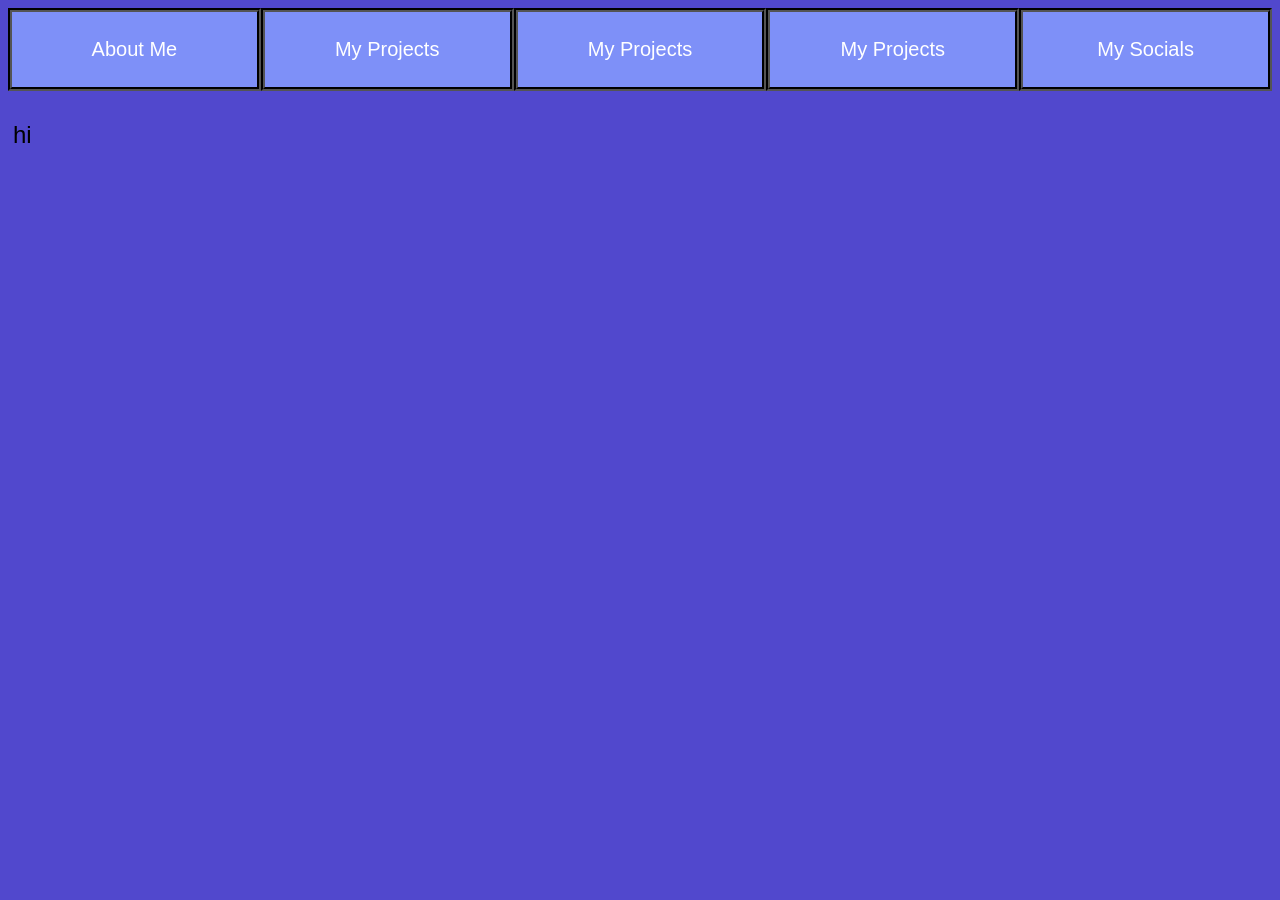
==== contact.html @ 10374997 "Updated GUI, added proper descriptions for projects, fixed CSS errors with improper ID assigns." ====
<!DOCTYPE html>
<html>
    <header>
        <!--Set page icon-->
        <link rel="icon" type="image/x-icon" href="./favicon.ico">
        <!--Buttons to navigate pages-->
        <div class="top_buttons">
            <button class="button" id="index"><a href = "index.html"><p>About Me</p></a></button>
            <button class="button" id="projects"><a href = "projects.html"><p>My Projects</p></a></button>
            <button class="button" id="idk"><a href = "projects.html"><p>My Projects</p></a></button>
            <button class="button" id="idk"><a href = "projects.html"><p>My Projects</p></a></button>
            <button class="button" id="contact"><a href = "contact.html"><p>My Socials</p></a></button>
        </div>
        <!--Set title and import CSS-->
        <title>Skylar Bleau</title>
        <link href="styles.css" rel="stylesheet" type="text/css">
        <!--Mobile Friendly-->
        <meta name="viewport" content="width=device-width, initial-scale=1.0"> 
    </header>

    <body>
        <p>hi</p>
    </body>

    <footer>

    </footer>
</html>
---- styles.css ----
/* Core Containers */
html{
  font-family:'Franklin Gothic Medium', 'Arial Narrow', Arial, sans-serif;
  font-weight: 400;
  font-style: normal;
  font-size: 24px; 
  font-variant: normal; 
  line-height: 30px;
}

body{
  background-image: url(
    'https://wallpaperaccess.com/full/8351171.gif'
  );
  background-repeat: no-repeat;
  background-color: rgb(81,72,205);
  background-size:100%;  
}


/* Core Classes */
.top_buttons{
  display:flex;
  width:100%;
  text-align: center;
  flex-direction: row;
  position:relative;
}
.main_container {
  position:relative;
  align-items: center;
  display: flex;
  justify-content: center;
  width:100%;
  }
.button {
  flex-wrap: row wrap;
  flex-grow: 1;
  background-color: #7e90f8;
  border: 4px groove black;
  color: white;
  width:100%;
  text-align: center;
  text-decoration: none;
  display: inline-block;
  font-size: 20px;
  cursor: pointer;
  position: relative;
}
#top {
  text-align: center;
  display: inline;
  font-size: 20px;
  padding: 10px;
  }
#main {
  text-align: center;
  display: inline-block;
}
#footer {
  text-align: center;
  display: inline;
  }



 /* unvisited link */
 a:link {
  color: white;
  text-decoration: none;
}
/* visited link */
a:visited {
  color:blanchedalmond;
  text-decoration: none;
}
/* mouse over link */
a:hover {
  color: hotpink;
  text-decoration: none;
  cursor:grab;
}
/* selected link */
a:active {
  color: rgb(0, 0, 0);
  text-decoration: none;
} 
/* h1 */
h1{
  font-size: 45px;
}


/*  About me (first page) */
#banana{
  padding-bottom: 1%;
  display:flex;
  height:auto;
  align-items: center;
  margin: 0 auto; 
  justify-content: center;
}

#banana:active{
  filter: invert(1);
}
.text_chunk{
  background-color: #7e90f8;
  color: white;
  box-shadow: 0px 20px 20px 5px rgb(0, 0, 0);
  display: flex;
  text-align: center;
  display: block;
  border-radius: 5%;
}
.text_chunk, p{
  padding: 5px;
}

/* My Projects (second page) */
.Nurture{
  padding: 2% 5% 1% 5%;
  align-items:stretch;
  text-align: center;
  display:flex;
  flex-direction:row;
}
/*#Nurture_PFP, img{
  border-radius: 8px;
  display: block;
  width: 300px; 
  height: auto;
  margin-right: auto;
}*/
#Nurture_Text{
  background-color: #7e90f8;
  color: white;
  box-shadow: 0px 20px 20px 5px rgb(0, 0, 0);
  display: block;
  text-align: center;
  width: 75%;
  border-radius:5%;
  margin-left:auto;
}
#Nurture_Info{
  padding:2px;
}
#embed{
  width:300px;
  height:325px;
  flex-shrink: 1;
  flex-direction: row;
}
.Azalea{
  padding: 2% 5% 1% 5%;
  align-items:stretch;
  text-align: center;
  display: flex;
}
#Azalea_PFP, img{
  border-radius: 8px;
  display: block;
  width: 300px; 
  height: auto;
  margin-right: auto;
  flex-shrink: 2;

}
#Azalea_Text{
  background-color: #7e90f8;
  color: white;
  box-shadow: 0px 20px 20px 5px rgb(0, 0, 0);
  display: flex;
  text-align: center;
  display: block;
  margin-left: auto;
  width: 75%;
  border-radius: 5%;
  
}

/* Mobile stuff */
@media only screen and (max-width: 620px) {
  body {
    font-size: 16px; /* Smaller font size for readability */
    padding: 0; /* Remove default padding */
    margin: 0; /* Remove default margins */
    overflow-x: hidden; /* Prevent horizontal scroll */
  }
  .Azalea, .Nurture{
    width: 50%;
  }
  .top_buttons{
    width: 20%;
    text-wrap:wrap;
    text-align: center;
    font-size: 1%;
  }
}
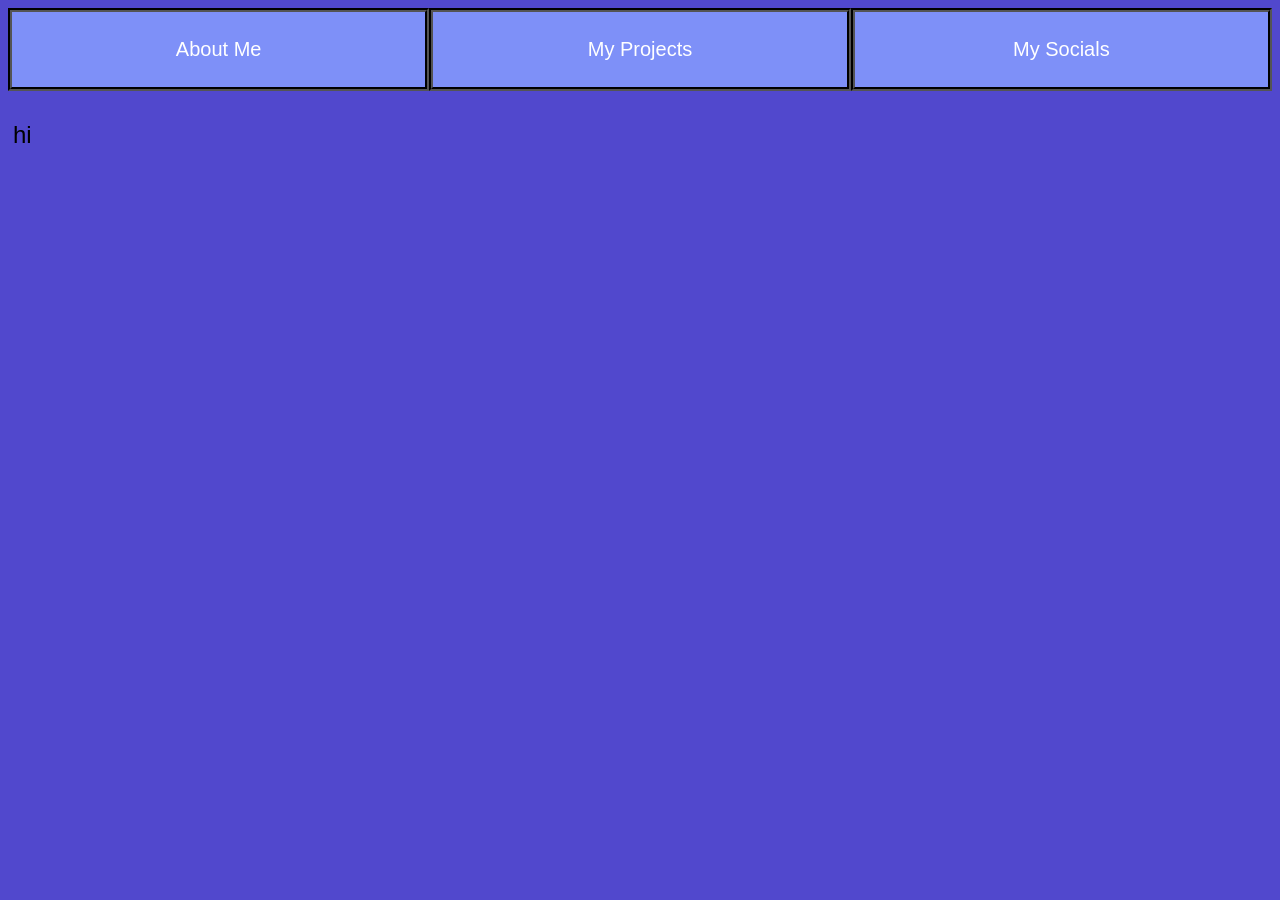
==== commit df0aa9db: "reduced buttons to 3, fixed mobile compatibility" ====
--- a/contact.html
+++ b/contact.html
@@ -7,8 +7,6 @@
         <div class="top_buttons">
             <button class="button" id="index"><a href = "index.html"><p>About Me</p></a></button>
             <button class="button" id="projects"><a href = "projects.html"><p>My Projects</p></a></button>
-            <button class="button" id="idk"><a href = "projects.html"><p>My Projects</p></a></button>
-            <button class="button" id="idk"><a href = "projects.html"><p>My Projects</p></a></button>
             <button class="button" id="contact"><a href = "contact.html"><p>My Socials</p></a></button>
         </div>
         <!--Set title and import CSS-->
--- a/styles.css
+++ b/styles.css
@@ -16,6 +16,13 @@
   background-color: rgb(81,72,205);
   background-size:100%;  
 }
+img{
+  -webkit-user-drag: none;
+  user-select: none;
+  -moz-user-select: none;
+  -webkit-user-select: none;
+  -ms-user-select: none;
+}
 
 
 /* Core Classes */
@@ -180,21 +187,15 @@
 }
 
 /* Mobile stuff */
-@media only screen and (max-width: 620px) {
+@media (max-width: 1080px) {
   body {
     font-size: 16px; /* Smaller font size for readability */
-    padding: 0; /* Remove default padding */
-    margin: 0; /* Remove default margins */
     overflow-x: hidden; /* Prevent horizontal scroll */
   }
-  .Azalea, .Nurture{
-    width: 50%;
-  }
-  .top_buttons{
-    width: 20%;
-    text-wrap:wrap;
-    text-align: center;
-    font-size: 1%;
-  }
-}
-
+  #embed, #Nurture_Text, #Azalea_Text, #Azalea_PFP{
+    margin:10px 20px 10px 0px;
+  }
+  h1{
+    font-size:32px;
+  }
+}
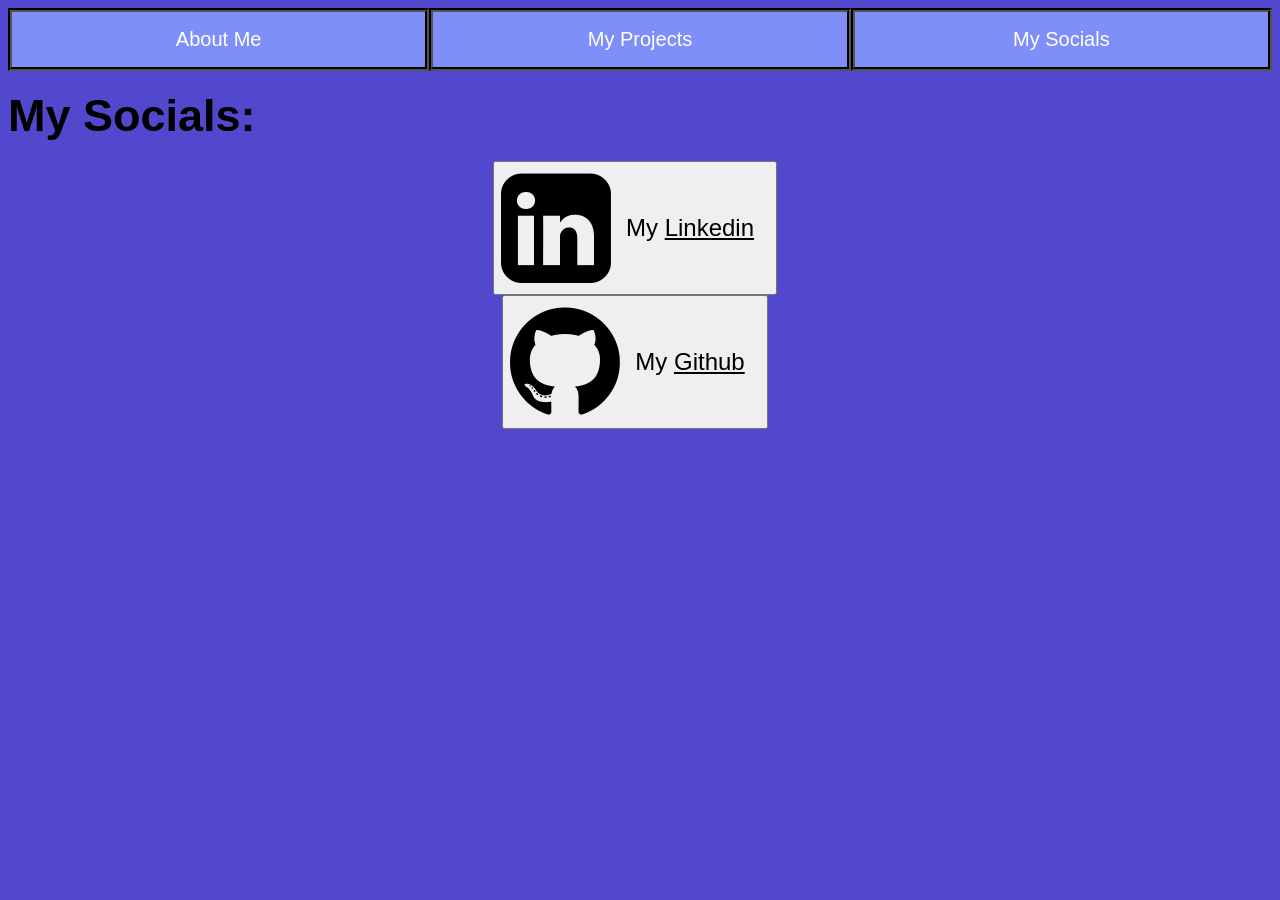
==== commit b12fdb3b: "stylized text in projects tab, added linkedin and github information" ====
--- a/contact.html
+++ b/contact.html
@@ -7,17 +7,34 @@
         <div class="top_buttons">
             <button class="button" id="index"><a href = "index.html"><p>About Me</p></a></button>
             <button class="button" id="projects"><a href = "projects.html"><p>My Projects</p></a></button>
-            <button class="button" id="contact"><a href = "contact.html"><p>My Socials</p></a></button>
+            <button class="button" id="contact" type="button" value="disabled" style="cursor: not-allowed" disabled><p>My Socials</p></button>
         </div>
         <!--Set title and import CSS-->
         <title>Skylar Bleau</title>
         <link href="styles.css" rel="stylesheet" type="text/css">
+        <link rel="stylesheet" href="https://cdnjs.cloudflare.com/ajax/libs/font-awesome/4.7.0/css/font-awesome.min.css">
         <!--Mobile Friendly-->
         <meta name="viewport" content="width=device-width, initial-scale=1.0"> 
     </header>
 
     <body>
-        <p>hi</p>
+        <div class = "contact" id="contact_top">
+            <h1>My Socials:</h1>
+        </div>
+
+
+        <div id="linkedin_skylarbleau">
+            <a href="https://www.linkedin.com/in/skylar-bleau-166113311"><button id = "linkedin" style="font-size:24px"><i class="fa fa-linkedin-square" 
+                    style="font-size: 128px;"></i><p>My <u><span>Linkedin</span></u></p></button></a>
+            <a href="https://github.com/Sorakois"><button id = "github" style="font-size:24px"><i class="fa fa-github" 
+                style="font-size:128px"></i><p>My <u><span>Github</span></u></p></button></a>
+        </div>
+
+
+        <div class = "contact" id =contact_bot>
+            
+
+        </div>
     </body>
 
     <footer>
--- a/styles.css
+++ b/styles.css
@@ -68,7 +68,9 @@
   text-align: center;
   display: inline;
   }
-
+p{
+  margin:10px;
+}
 
 
  /* unvisited link */
@@ -186,6 +188,37 @@
   
 }
 
+
+
+/* Contact Page */
+.contact{
+  display:flex;
+  
+}
+
+#contact_top{
+  display:flex;
+}
+
+#contact_body{
+  display:flex;
+}
+
+#contact_bot{
+  display:flex;
+}
+
+#github, #linkedin{
+  display:flex;
+  height:auto;
+  align-items: center;
+  margin: 0 auto; 
+  justify-content: center;
+}
+#linkedin_skylarbleau{
+  margin-right:10px;
+}
+
 /* Mobile stuff */
 @media (max-width: 1080px) {
   body {
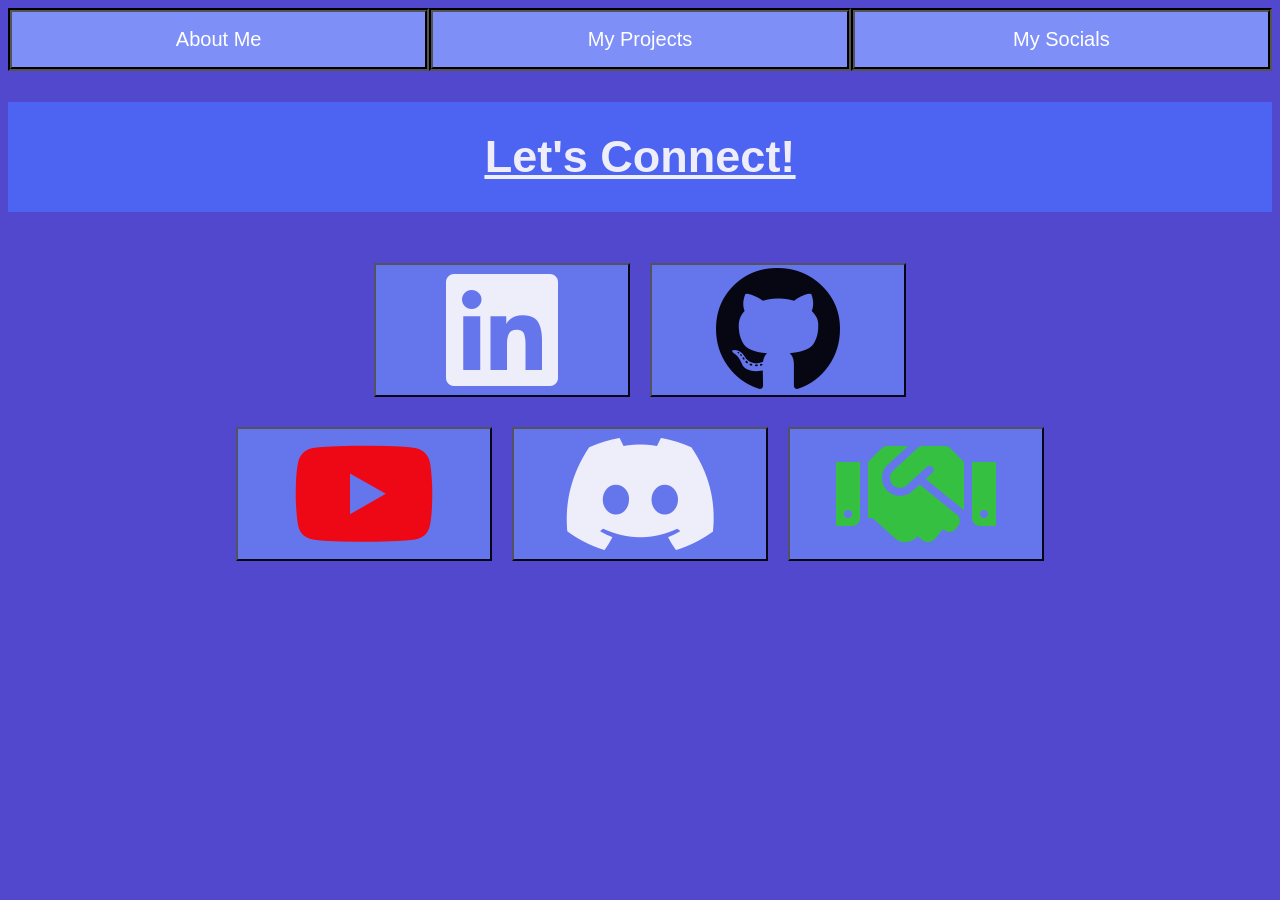
==== commit 43e5ce10: "current updated version of website" ====
--- a/contact.html
+++ b/contact.html
@@ -2,7 +2,7 @@
 <html>
     <header>
         <!--Set page icon-->
-        <link rel="icon" type="image/x-icon" href="./favicon.ico">
+        <link rel="icon" type="image/x-icon" href="ascend1.ico">
         <!--Buttons to navigate pages-->
         <div class="top_buttons">
             <button class="button" id="index"><a href = "index.html"><p>About Me</p></a></button>
@@ -12,22 +12,37 @@
         <!--Set title and import CSS-->
         <title>Skylar Bleau</title>
         <link href="styles.css" rel="stylesheet" type="text/css">
-        <link rel="stylesheet" href="https://cdnjs.cloudflare.com/ajax/libs/font-awesome/4.7.0/css/font-awesome.min.css">
+        <link rel="stylesheet" href="https://use.fontawesome.com/releases/v5.8.1/css/all.css" integrity="sha384-50oBUHEmvpQ+1lW4y57PTFmhCaXp0ML5d60M1M7uH2+nqUivzIebhndOJK28anvf" crossorigin="anonymous">
+
         <!--Mobile Friendly-->
         <meta name="viewport" content="width=device-width, initial-scale=1.0"> 
     </header>
 
     <body>
-        <div class = "contact" id="contact_top">
-            <h1>My Socials:</h1>
+        <div class = "contact" id="top">
+            <span id="about_me"><h1>Let's Connect!</h1></span>
         </div>
 
 
         <div id="linkedin_skylarbleau">
-            <a href="https://www.linkedin.com/in/skylar-bleau-166113311"><button id = "linkedin" style="font-size:24px"><i class="fa fa-linkedin-square" 
-                    style="font-size: 128px;"></i><p>My <u><span>Linkedin</span></u></p></button></a>
-            <a href="https://github.com/Sorakois"><button id = "github" style="font-size:24px"><i class="fa fa-github" 
-                style="font-size:128px"></i><p>My <u><span>Github</span></u></p></button></a>
+            <!--Linkedin-->
+            <a href="https://www.linkedin.com/in/skylar-bleau"><button id = "linkedin" style="font-size:24px;color:white"><i class="fab fa-linkedin" 
+                    style="font-size: 128px;"></i></button></a>
+            <!--Github-->
+            <a href="https://github.com/Sorakois"><button id = "github" style="font-size:24px"><i class="fab fa-github" 
+                style="font-size:128px"></i></button></a>            
+        </div>
+        <div id="linkedin_skylarbleau">
+            <!--Youtube-->
+            <a href="https://www.youtube.com/@sorakoii"><button id = "youtube" style="font-size:24px"><i class="fab fa-youtube" 
+                style="font-size:128px;color:red"></i></button></a>
+            <!--Discord-->
+            <a href="https://discord.gg/nurture"><button id = "discord" style="font-size:24px"><i class='fab fa-discord' 
+                style='font-size:128px;color:white'></i></button></a>
+            <!--Handshake-->
+            <a href="https://uc.joinhandshake.com/profiles/ctnquc"><button id = "handshake" style="font-size:24px"><i class='fas fa-handshake' 
+                style='font-size:128px;color:limegreen'></i></button></a>
+            
         </div>
 
 
--- a/styles.css
+++ b/styles.css
@@ -54,11 +54,26 @@
   cursor: pointer;
   position: relative;
 }
+#about_me{
+  text-align: center;
+  font-size: 20px;
+  padding: 10px;
+  text-decoration: underline;
+  display: flex;
+  flex-wrap: wrap;
+  justify-content: center;
+  text-decoration:underline;
+  color:white;
+  background-color: #4d66f5;
+  opacity: 0.9;
+}
 #top {
   text-align: center;
   display: inline;
   font-size: 20px;
   padding: 10px;
+  color:white;
+  text-decoration: underline;
   }
 #main {
   text-align: center;
@@ -149,7 +164,7 @@
   text-align: center;
   width: 75%;
   border-radius:5%;
-  margin-left:auto;
+  margin-left:2vw;
 }
 #Nurture_Info{
   padding:2px;
@@ -159,6 +174,7 @@
   height:325px;
   flex-shrink: 1;
   flex-direction: row;
+  width: 20vw;
 }
 .Azalea{
   padding: 2% 5% 1% 5%;
@@ -169,7 +185,7 @@
 #Azalea_PFP, img{
   border-radius: 8px;
   display: block;
-  width: 300px; 
+  width: 20vw; 
   height: auto;
   margin-right: auto;
   flex-shrink: 2;
@@ -182,7 +198,7 @@
   display: flex;
   text-align: center;
   display: block;
-  margin-left: auto;
+  margin-left: 2vh;
   width: 75%;
   border-radius: 5%;
   
@@ -192,12 +208,15 @@
 
 /* Contact Page */
 .contact{
-  display:flex;
-  
+  display: flex;
+  flex-wrap: wrap;
+  justify-content: center;
 }
 
 #contact_top{
   display:flex;
+  text-decoration:underline;
+  color:white
 }
 
 #contact_body{
@@ -208,15 +227,26 @@
   display:flex;
 }
 
-#github, #linkedin{
-  display:flex;
-  height:auto;
-  align-items: center;
-  margin: 0 auto; 
-  justify-content: center;
-}
+
 #linkedin_skylarbleau{
-  margin-right:10px;
+  display:flex;
+  justify-content: center;
+  align-items: center;
+  margin: 10px; 
+}
+#github, #linkedin, #youtube, #discord, #handshake{
+  margin: 10px;
+  display: flex;
+  flex-direction: column;
+  align-items: center;
+  opacity: 0.90;
+  background-color: #687cf1;
+  width: 20vw;
+  height: auto;
+}
+#github:hover, #linkedin:hover, #youtube:hover, #discord:hover, #handshake:hover{
+  box-shadow: 0 12px 16px 0 rgba(0,0,0,0.24), 0 17px 50px 0 rgba(0,0,0,0.19);
+  opacity: 1;
 }
 
 /* Mobile stuff */
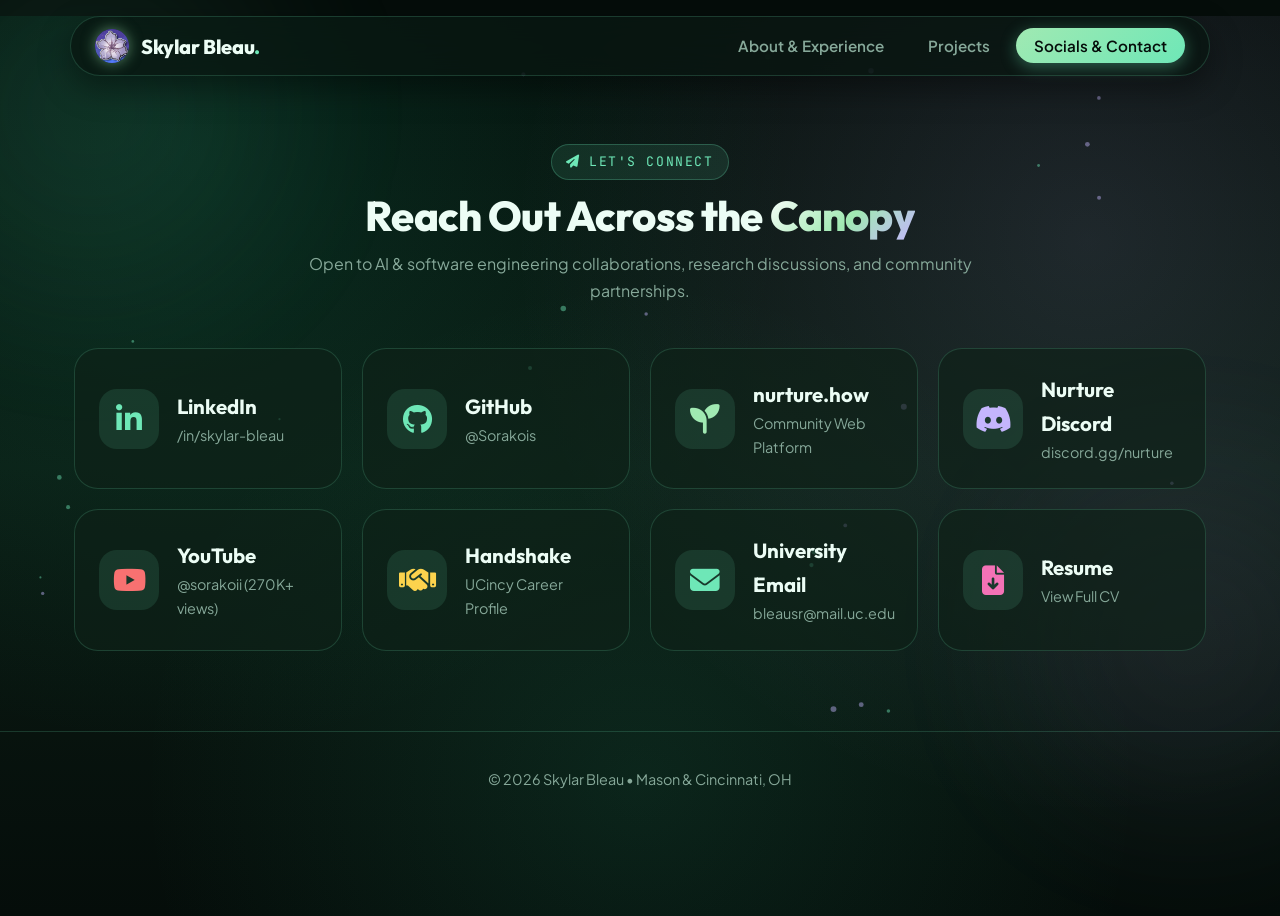
==== commit 135f28bc: "Complete GUI overhaul using Gemini Argon" ====
--- a/contact.html
+++ b/contact.html
@@ -1,58 +1,159 @@
 <!DOCTYPE html>
-<html>
-    <header>
-        <!--Set page icon-->
-        <link rel="icon" type="image/x-icon" href="ascend1.ico">
-        <!--Buttons to navigate pages-->
-        <div class="top_buttons">
-            <button class="button" id="index"><a href = "index.html"><p>About Me</p></a></button>
-            <button class="button" id="projects"><a href = "projects.html"><p>My Projects</p></a></button>
-            <button class="button" id="contact" type="button" value="disabled" style="cursor: not-allowed" disabled><p>My Socials</p></button>
+<html lang="en">
+<head>
+  <meta charset="UTF-8">
+  <meta name="viewport" content="width=device-width, initial-scale=1.0">
+  <title>Connect | Skylar Bleau</title>
+  <link rel="icon" type="image/png" href="Nurture_icon.png">
+  <link rel="stylesheet" href="styles.css">
+  <link rel="stylesheet" href="https://cdnjs.cloudflare.com/ajax/libs/font-awesome/6.5.1/css/all.min.css">
+</head>
+<body>
+
+  <canvas id="firefly-canvas"></canvas>
+  <div class="ambient-orb orb-emerald"></div>
+  <div class="ambient-orb orb-azalea"></div>
+
+  <header class="navbar">
+    <nav class="nav-inner">
+      <a href="index.html" class="brand">
+        <img src="Nurture_icon.png" alt="Nurture Blossom Logo">
+        <span>Skylar Bleau<span class="brand-dot">.</span></span>
+      </a>
+      <ul class="nav-links">
+        <li><a href="index.html" class="nav-link">About &amp; Experience</a></li>
+        <li><a href="projects.html" class="nav-link">Projects</a></li>
+        <li><a href="contact.html" class="nav-link active">Socials &amp; Contact</a></li>
+      </ul>
+    </nav>
+  </header>
+
+  <main class="container">
+    <div class="section-header reveal" style="text-align: center; max-width: 680px; margin: 28px auto 44px;">
+      <span class="eyebrow"><i class="fa-solid fa-paper-plane"></i> Let's Connect</span>
+      <h1 class="section-title">Reach Out Across the <span class="gradient-text">Canopy</span></h1>
+      <p style="color: var(--text-muted); margin-top: 12px;">
+        Open to AI &amp; software engineering collaborations, research discussions, and community partnerships.
+      </p>
+    </div>
+
+    <div class="social-grid reveal">
+      <!-- LinkedIn -->
+      <a href="https://www.linkedin.com/in/skylar-bleau" target="_blank" rel="noopener" class="glass-card social-card">
+        <div class="social-icon"><i class="fa-brands fa-linkedin-in"></i></div>
+        <div>
+          <h3 class="role-title">LinkedIn</h3>
+          <p style="color: var(--text-muted); font-size: 0.9rem;">/in/skylar-bleau</p>
         </div>
-        <!--Set title and import CSS-->
-        <title>Skylar Bleau</title>
-        <link href="styles.css" rel="stylesheet" type="text/css">
-        <link rel="stylesheet" href="https://use.fontawesome.com/releases/v5.8.1/css/all.css" integrity="sha384-50oBUHEmvpQ+1lW4y57PTFmhCaXp0ML5d60M1M7uH2+nqUivzIebhndOJK28anvf" crossorigin="anonymous">
+      </a>
 
-        <!--Mobile Friendly-->
-        <meta name="viewport" content="width=device-width, initial-scale=1.0"> 
-    </header>
+      <!-- GitHub -->
+      <a href="https://github.com/Sorakois" target="_blank" rel="noopener" class="glass-card social-card">
+        <div class="social-icon"><i class="fa-brands fa-github"></i></div>
+        <div>
+          <h3 class="role-title">GitHub</h3>
+          <p style="color: var(--text-muted); font-size: 0.9rem;">@Sorakois</p>
+        </div>
+      </a>
 
-    <body>
-        <div class = "contact" id="top">
-            <span id="about_me"><h1>Let's Connect!</h1></span>
+      <!-- nurture.how -->
+      <a href="https://nurture.how" target="_blank" rel="noopener" class="glass-card social-card">
+        <div class="social-icon" style="color: var(--nurture-mint);"><i class="fa-solid fa-seedling"></i></div>
+        <div>
+          <h3 class="role-title">nurture.how</h3>
+          <p style="color: var(--text-muted); font-size: 0.9rem;">Community Web Platform</p>
         </div>
+      </a>
 
+      <!-- Discord -->
+      <a href="https://discord.gg/nurture" target="_blank" rel="noopener" class="glass-card social-card">
+        <div class="social-icon" style="color: var(--azalea-lavender);"><i class="fa-brands fa-discord"></i></div>
+        <div>
+          <h3 class="role-title">Nurture Discord</h3>
+          <p style="color: var(--text-muted); font-size: 0.9rem;">discord.gg/nurture</p>
+        </div>
+      </a>
 
-        <div id="linkedin_skylarbleau">
-            <!--Linkedin-->
-            <a href="https://www.linkedin.com/in/skylar-bleau"><button id = "linkedin" style="font-size:24px;color:white"><i class="fab fa-linkedin" 
-                    style="font-size: 128px;"></i></button></a>
-            <!--Github-->
-            <a href="https://github.com/Sorakois"><button id = "github" style="font-size:24px"><i class="fab fa-github" 
-                style="font-size:128px"></i></button></a>            
+      <!-- YouTube -->
+      <a href="https://www.youtube.com/@sorakoii" target="_blank" rel="noopener" class="glass-card social-card">
+        <div class="social-icon" style="color: #f87171;"><i class="fa-brands fa-youtube"></i></div>
+        <div>
+          <h3 class="role-title">YouTube</h3>
+          <p style="color: var(--text-muted); font-size: 0.9rem;">@sorakoii (270K+ views)</p>
         </div>
-        <div id="linkedin_skylarbleau">
-            <!--Youtube-->
-            <a href="https://www.youtube.com/@sorakoii"><button id = "youtube" style="font-size:24px"><i class="fab fa-youtube" 
-                style="font-size:128px;color:red"></i></button></a>
-            <!--Discord-->
-            <a href="https://discord.gg/nurture"><button id = "discord" style="font-size:24px"><i class='fab fa-discord' 
-                style='font-size:128px;color:white'></i></button></a>
-            <!--Handshake-->
-            <a href="https://uc.joinhandshake.com/profiles/ctnquc"><button id = "handshake" style="font-size:24px"><i class='fas fa-handshake' 
-                style='font-size:128px;color:limegreen'></i></button></a>
-            
+      </a>
+
+      <!-- Handshake -->
+      <a href="https://uc.joinhandshake.com/profiles/ctnquc" target="_blank" rel="noopener" class="glass-card social-card">
+        <div class="social-icon" style="color: var(--sunlight-gold);"><i class="fa-solid fa-handshake"></i></div>
+        <div>
+          <h3 class="role-title">Handshake</h3>
+          <p style="color: var(--text-muted); font-size: 0.9rem;">UCincy Career Profile</p>
         </div>
+      </a>
 
+      <!-- Direct Email -->
+      <a href="mailto:bleausr@mail.uc.edu" class="glass-card social-card">
+        <div class="social-icon"><i class="fa-solid fa-envelope"></i></div>
+        <div>
+          <h3 class="role-title">University Email</h3>
+          <p style="color: var(--text-muted); font-size: 0.9rem;">bleausr@mail.uc.edu</p>
+        </div>
+      </a>
 
-        <div class = "contact" id =contact_bot>
-            
+      <!-- Resume -->
+      <a href="resume_skylarbleau.jpg" target="_blank" class="glass-card social-card">
+        <div class="social-icon" style="color: var(--azalea-pink);"><i class="fa-solid fa-file-arrow-down"></i></div>
+        <div>
+          <h3 class="role-title">Resume</h3>
+          <p style="color: var(--text-muted); font-size: 0.9rem;">View Full CV</p>
+        </div>
+      </a>
+    </div>
+  </main>
 
-        </div>
-    </body>
+  <footer class="site-footer">
+    <p>© 2026 Skylar Bleau • Mason &amp; Cincinnati, OH</p>
+  </footer>
 
-    <footer>
+  <script>
+    (() => {
+      document.querySelectorAll('.reveal').forEach(el => el.classList.add('visible'));
+      const canvas = document.getElementById('firefly-canvas');
+      const ctx = canvas.getContext('2d');
+      let width = canvas.width = window.innerWidth;
+      let height = canvas.height = window.innerHeight;
+      window.addEventListener('resize', () => {
+        width = canvas.width = window.innerWidth;
+        height = canvas.height = window.innerHeight;
+      }, { passive: true });
 
-    </footer>
+      const particles = Array.from({ length: 24 }, (_, i) => ({
+        x: Math.random() * width,
+        y: Math.random() * height,
+        r: Math.random() * 2 + 1,
+        vx: (Math.random() - 0.5) * 0.3,
+        vy: -Math.random() * 0.35 - 0.1,
+        color: i % 2 === 0 ? 'rgba(110, 231, 183, 0.45)' : 'rgba(196, 181, 253, 0.45)'
+      }));
+
+      function animate() {
+        if (!document.hidden) {
+          ctx.clearRect(0, 0, width, height);
+          for (const p of particles) {
+            p.x += p.vx;
+            p.y += p.vy;
+            if (p.y < -10) p.y = height + 10;
+            ctx.beginPath();
+            ctx.arc(p.x, p.y, p.r, 0, Math.PI * 2);
+            ctx.fillStyle = p.color;
+            ctx.fill();
+          }
+        }
+        requestAnimationFrame(animate);
+      }
+      animate();
+    })();
+  </script>
+</body>
 </html>
--- a/styles.css
+++ b/styles.css
@@ -1,264 +1,1145 @@
-/* Core Containers */
-html{
-  font-family:'Franklin Gothic Medium', 'Arial Narrow', Arial, sans-serif;
-  font-weight: 400;
-  font-style: normal;
-  font-size: 24px; 
-  font-variant: normal; 
-  line-height: 30px;
-}
-
-body{
-  background-image: url(
-    'https://wallpaperaccess.com/full/8351171.gif'
-  );
-  background-repeat: no-repeat;
-  background-color: rgb(81,72,205);
-  background-size:100%;  
-}
-img{
+/* ==========================================================================
+   SKYLAR BLEAU PORTFOLIO — BIOLUMINESCENT NATURE DESIGN SYSTEM
+   GPU-Accelerated | Glassmorphic Botanical Theme
+   ========================================================================== */
+
+@import url('https://fonts.googleapis.com/css2?family=Outfit:wght@400;600;700;800&family=Plus+Jakarta+Sans:wght@400;500;600;700&family=JetBrains+Mono:wght@400;500&display=swap');
+
+:root {
+  /* Forest & Azalea Palette */
+  --bg-deep: #050d0a;
+  --bg-canopy: #0b1c14;
+  --bg-card: rgba(14, 33, 24, 0.65);
+  --bg-card-hover: rgba(20, 48, 35, 0.82);
+  --glass-border: rgba(110, 231, 183, 0.18);
+  --glass-border-strong: rgba(160, 233, 178, 0.45);
+
+  /* Accents */
+  --emerald-glow: #6ee7b7;
+  --nurture-mint: #a0e9b2;
+  --azalea-lavender: #c4b5fd;
+  --azalea-pink: #f472b6;
+  --sunlight-gold: #fcd34d;
+
+  /* Typography */
+  --text-primary: #ecfdf5;
+  --text-secondary: #a7f3d0;
+  --text-muted: #86a899;
+
+  /* Layout & Transitions */
+  --max-width: 1180px;
+  --radius-lg: 24px;
+  --radius-md: 16px;
+  --radius-pill: 9999px;
+  --ease-spring: cubic-bezier(0.22, 1, 0.36, 1);
+}
+
+*, *::before, *::after {
+  box-sizing: border-box;
+  margin: 0;
+  padding: 0;
+}
+
+html {
+  scroll-behavior: smooth;
+  font-family: 'Plus Jakarta Sans', -apple-system, BlinkMacSystemFont, sans-serif;
+  color: var(--text-primary);
+  background-color: var(--bg-deep);
+  line-height: 1.65;
+}
+
+body {
+  min-height: 100vh;
+  overflow-x: hidden;
+  position: relative;
+  background: 
+    radial-gradient(circle at 15% 15%, rgba(16, 185, 129, 0.14) 0%, transparent 45%),
+    radial-gradient(circle at 85% 25%, rgba(196, 181, 253, 0.12) 0%, transparent 45%),
+    radial-gradient(circle at 50% 85%, rgba(52, 211, 153, 0.1) 0%, transparent 50%),
+    linear-gradient(180deg, var(--bg-deep) 0%, var(--bg-canopy) 50%, var(--bg-deep) 100%);
+}
+
+img {
+  max-width: 100%;
+  display: block;
+  user-select: none;
   -webkit-user-drag: none;
-  user-select: none;
-  -moz-user-select: none;
-  -webkit-user-select: none;
-  -ms-user-select: none;
-}
-
-
-/* Core Classes */
-.top_buttons{
-  display:flex;
-  width:100%;
+}
+
+a {
+  color: inherit;
+  text-decoration: none;
+  transition: color 0.25s var(--ease-spring);
+}
+
+/* ==========================================================================
+   BACKGROUND CANVAS & AMBIENT NATURE GLOWS
+   ========================================================================== */
+#firefly-canvas {
+  position: fixed;
+  inset: 0;
+  width: 100vw;
+  height: 100vh;
+  pointer-events: none;
+  z-index: 0;
+}
+
+.ambient-orb {
+  position: fixed;
+  border-radius: 50%;
+  filter: blur(90px);
+  pointer-events: none;
+  z-index: 0;
+  opacity: 0.45;
+  will-change: transform;
+  animation: floatOrb 18s ease-in-out infinite alternate;
+}
+
+.orb-emerald {
+  width: 380px;
+  height: 380px;
+  background: rgba(110, 231, 183, 0.18);
+  top: -80px;
+  left: -100px;
+}
+
+.orb-azalea {
+  width: 340px;
+  height: 340px;
+  background: rgba(196, 181, 253, 0.16);
+  bottom: 10%;
+  right: -80px;
+  animation-delay: -7s;
+}
+
+@keyframes floatOrb {
+  0% { transform: translate3d(0, 0, 0) scale(1); }
+  100% { transform: translate3d(40px, 35px, 0) scale(1.12); }
+}
+
+/* ==========================================================================
+   STICKY GLASSMORPHIC NAVIGATION
+   ========================================================================== */
+.navbar {
+  position: sticky;
+  top: 16px;
+  z-index: 100;
+  max-width: var(--max-width);
+  margin: 16px auto 0;
+  padding: 0 20px;
+}
+
+.nav-inner {
+  display: flex;
+  align-items: center;
+  justify-content: space-between;
+  padding: 12px 24px;
+  background: rgba(8, 22, 16, 0.75);
+  backdrop-filter: blur(16px);
+  -webkit-backdrop-filter: blur(16px);
+  border: 1px solid var(--glass-border);
+  border-radius: var(--radius-pill);
+  box-shadow: 0 12px 32px rgba(0, 0, 0, 0.4);
+}
+
+.brand {
+  display: flex;
+  align-items: center;
+  gap: 12px;
+  font-family: 'Outfit', sans-serif;
+  font-weight: 800;
+  font-size: 1.25rem;
+  letter-spacing: -0.02em;
+  color: var(--text-primary);
+}
+
+.brand img {
+  width: 34px;
+  height: 34px;
+  border-radius: 50%;
+  box-shadow: 0 0 14px rgba(160, 233, 178, 0.5);
+  transition: transform 0.4s var(--ease-spring);
+}
+
+.brand:hover img {
+  transform: rotate(18deg) scale(1.1);
+}
+
+.brand-dot {
+  color: var(--emerald-glow);
+}
+
+.nav-links {
+  display: flex;
+  align-items: center;
+  gap: 8px;
+  list-style: none;
+}
+
+.nav-link {
+  padding: 8px 18px;
+  border-radius: var(--radius-pill);
+  font-weight: 600;
+  font-size: 0.95rem;
+  color: var(--text-muted);
+  transition: all 0.25s var(--ease-spring);
+}
+
+.nav-link:hover {
+  color: var(--text-primary);
+  background: rgba(110, 231, 183, 0.1);
+}
+
+.nav-link.active {
+  color: var(--bg-deep);
+  background: linear-gradient(135deg, var(--nurture-mint), var(--emerald-glow));
+  box-shadow: 0 4px 16px rgba(110, 231, 183, 0.35);
+}
+
+/* ==========================================================================
+   MAIN LAYOUT & REUSABLE CONTAINERS
+   ========================================================================== */
+.container {
+  position: relative;
+  z-index: 1;
+  max-width: var(--max-width);
+  margin: 0 auto;
+  padding: 40px 24px 80px;
+}
+
+.section {
+  margin-top: 72px;
+}
+
+.section-header {
+  margin-bottom: 36px;
+}
+
+.eyebrow {
+  display: inline-flex;
+  align-items: center;
+  gap: 8px;
+  font-family: 'JetBrains Mono', monospace;
+  font-size: 0.82rem;
+  text-transform: uppercase;
+  letter-spacing: 0.12em;
+  color: var(--emerald-glow);
+  background: rgba(110, 231, 183, 0.1);
+  border: 1px solid rgba(110, 231, 183, 0.25);
+  padding: 6px 14px;
+  border-radius: var(--radius-pill);
+  margin-bottom: 12px;
+}
+
+.section-title {
+  font-family: 'Outfit', sans-serif;
+  font-size: clamp(1.85rem, 3.5vw, 2.6rem);
+  font-weight: 800;
+  letter-spacing: -0.02em;
+  line-height: 1.15;
+}
+
+.gradient-text {
+  background: linear-gradient(135deg, #ffffff 0%, var(--nurture-mint) 55%, var(--azalea-lavender) 100%);
+  -webkit-background-clip: text;
+  -webkit-text-fill-color: transparent;
+}
+
+/* ==========================================================================
+   HERO SECTION (INDEX.HTML)
+   ========================================================================== */
+.hero {
+  display: grid;
+  grid-template-columns: 1.35fr 0.85fr;
+  gap: 48px;
+  align-items: center;
+  padding: 48px 0 24px;
+}
+
+.hero-title {
+  font-family: 'Outfit', sans-serif;
+  font-size: clamp(2.5rem, 5vw, 4.1rem);
+  font-weight: 800;
+  line-height: 1.08;
+  letter-spacing: -0.03em;
+  margin-bottom: 20px;
+}
+
+.hero-subtitle {
+  font-size: clamp(1.05rem, 1.8vw, 1.2rem);
+  color: var(--text-muted);
+  max-width: 620px;
+  margin-bottom: 28px;
+}
+
+.hero-subtitle strong {
+  color: var(--text-primary);
+  font-weight: 600;
+}
+
+.hero-badges {
+  display: flex;
+  flex-wrap: wrap;
+  gap: 10px;
+  margin-bottom: 32px;
+}
+
+.pill-badge {
+  display: inline-flex;
+  align-items: center;
+  gap: 8px;
+  padding: 7px 15px;
+  border-radius: var(--radius-pill);
+  font-size: 0.88rem;
+  font-weight: 600;
+  background: rgba(14, 33, 24, 0.8);
+  border: 1px solid var(--glass-border);
+  color: var(--text-secondary);
+}
+
+.pill-badge.azalea-pill {
+  border-color: rgba(196, 181, 253, 0.35);
+  color: var(--azalea-lavender);
+}
+
+.btn-group {
+  display: flex;
+  flex-wrap: wrap;
+  gap: 14px;
+}
+
+.btn {
+  display: inline-flex;
+  align-items: center;
+  gap: 10px;
+  padding: 13px 26px;
+  border-radius: var(--radius-pill);
+  font-weight: 700;
+  font-size: 0.96rem;
+  cursor: pointer;
+  transition: transform 0.25s var(--ease-spring), box-shadow 0.25s var(--ease-spring), background 0.25s ease;
+}
+
+.btn-primary {
+  background: linear-gradient(135deg, var(--nurture-mint), #34d399);
+  color: var(--bg-deep);
+  box-shadow: 0 8px 24px rgba(52, 211, 153, 0.3);
+}
+
+.btn-primary:hover {
+  transform: translate3d(0, -3px, 0);
+  box-shadow: 0 14px 30px rgba(52, 211, 153, 0.45);
+}
+
+.btn-secondary {
+  background: rgba(255, 255, 255, 0.05);
+  color: var(--text-primary);
+  border: 1px solid var(--glass-border);
+  backdrop-filter: blur(10px);
+}
+
+.btn-secondary:hover {
+  background: rgba(110, 231, 183, 0.12);
+  border-color: var(--glass-border-strong);
+  transform: translate3d(0, -3px, 0);
+}
+
+/* Hero Portrait Frame */
+.hero-visual {
+  display: flex;
+  justify-content: center;
+  position: relative;
+}
+
+.portrait-wrapper {
+  position: relative;
+  width: 310px;
+  height: 310px;
+  border-radius: 34% 66% 62% 38% / 41% 44% 56% 59%;
+  padding: 8px;
+  background: linear-gradient(135deg, var(--emerald-glow), var(--azalea-lavender), var(--azalea-pink));
+  box-shadow: 0 24px 60px rgba(0, 0, 0, 0.55), 0 0 40px rgba(110, 231, 183, 0.25);
+  animation: morphLeaf 10s ease-in-out infinite alternate;
+  will-change: border-radius, transform;
+}
+
+.portrait-wrapper img {
+  width: 100%;
+  height: 100%;
+  object-fit: cover;
+  border-radius: inherit;
+}
+
+@keyframes morphLeaf {
+  0% {
+    border-radius: 34% 66% 62% 38% / 41% 44% 56% 59%;
+    transform: translate3d(0, 0, 0) rotate(0deg);
+  }
+  100% {
+    border-radius: 58% 42% 38% 62% / 53% 60% 40% 47%;
+    transform: translate3d(0, -10px, 0) rotate(2deg);
+  }
+}
+
+.floating-stat {
+  position: absolute;
+  background: rgba(10, 26, 19, 0.88);
+  backdrop-filter: blur(12px);
+  border: 1px solid var(--glass-border-strong);
+  padding: 10px 16px;
+  border-radius: var(--radius-md);
+  font-size: 0.85rem;
+  font-weight: 600;
+  box-shadow: 0 12px 28px rgba(0, 0, 0, 0.45);
+  animation: bobble 4s ease-in-out infinite alternate;
+}
+
+.stat-top {
+  top: 8px;
+  left: -12px;
+}
+
+.stat-bottom {
+  bottom: 12px;
+  right: -12px;
+  border-color: rgba(196, 181, 253, 0.45);
+  animation-delay: -2s;
+}
+
+@keyframes bobble {
+  0% { transform: translate3d(0, 0, 0); }
+  100% { transform: translate3d(0, -8px, 0); }
+}
+
+/* ==========================================================================
+   GLASS CARDS & GRIDS
+   ========================================================================== */
+.grid-2 {
+  display: grid;
+  grid-template-columns: repeat(2, 1fr);
+  gap: 24px;
+}
+
+.grid-3 {
+  display: grid;
+  grid-template-columns: repeat(3, 1fr);
+  gap: 24px;
+}
+
+.glass-card {
+  background: var(--bg-card);
+  backdrop-filter: blur(16px);
+  -webkit-backdrop-filter: blur(16px);
+  border: 1px solid var(--glass-border);
+  border-radius: var(--radius-lg);
+  padding: 28px;
+  transition: transform 0.35s var(--ease-spring), border-color 0.35s ease, background 0.35s ease, box-shadow 0.35s ease;
+  position: relative;
+  overflow: hidden;
+}
+
+.glass-card::before {
+  content: '';
+  position: absolute;
+  top: 0;
+  left: 0;
+  right: 0;
+  height: 3px;
+  background: linear-gradient(90deg, transparent, var(--emerald-glow), var(--azalea-lavender), transparent);
+  opacity: 0;
+  transition: opacity 0.35s ease;
+}
+
+.glass-card:hover {
+  transform: translate3d(0, -6px, 0);
+  background: var(--bg-card-hover);
+  border-color: var(--glass-border-strong);
+  box-shadow: 0 20px 44px rgba(0, 0, 0, 0.45), 0 0 28px rgba(110, 231, 183, 0.12);
+}
+
+.glass-card:hover::before {
+  opacity: 1;
+}
+
+/* ACCEND Education Banner */
+.accend-card {
+  background: linear-gradient(135deg, rgba(16, 42, 30, 0.85) 0%, rgba(28, 22, 48, 0.78) 100%);
+  border: 1px solid rgba(160, 233, 178, 0.35);
+}
+
+.accend-grid {
+  display: grid;
+  grid-template-columns: 1.5fr 1fr;
+  gap: 28px;
+  align-items: center;
+}
+
+.degree-track {
+  display: flex;
+  flex-direction: column;
+  gap: 14px;
+}
+
+.degree-item {
+  padding: 16px 20px;
+  border-radius: var(--radius-md);
+  background: rgba(5, 13, 10, 0.55);
+  border-left: 4px solid var(--emerald-glow);
+}
+
+.degree-item.meng {
+  border-left-color: var(--azalea-lavender);
+}
+
+.degree-item h4 {
+  font-family: 'Outfit', sans-serif;
+  font-size: 1.1rem;
+  color: var(--text-primary);
+}
+
+.degree-item p {
+  font-size: 0.9rem;
+  color: var(--text-muted);
+}
+
+/* ==========================================================================
+   EXPERIENCE TIMELINE
+   ========================================================================== */
+.timeline {
+  position: relative;
+  display: flex;
+  flex-direction: column;
+  gap: 24px;
+  padding-left: 28px;
+  border-left: 2px solid rgba(110, 231, 183, 0.25);
+}
+
+.timeline-item {
+  position: relative;
+}
+
+.timeline-dot {
+  position: absolute;
+  left: -37px;
+  top: 28px;
+  width: 16px;
+  height: 16px;
+  border-radius: 50%;
+  background: var(--emerald-glow);
+  border: 3px solid var(--bg-deep);
+  box-shadow: 0 0 14px var(--emerald-glow);
+}
+
+.timeline-header {
+  display: flex;
+  flex-wrap: wrap;
+  justify-content: space-between;
+  align-items: baseline;
+  gap: 8px;
+  margin-bottom: 10px;
+}
+
+.role-title {
+  font-family: 'Outfit', sans-serif;
+  font-size: 1.28rem;
+  font-weight: 700;
+  color: var(--text-primary);
+}
+
+.company-name {
+  color: var(--emerald-glow);
+  font-weight: 600;
+}
+
+.date-pill {
+  font-family: 'JetBrains Mono', monospace;
+  font-size: 0.8rem;
+  color: var(--azalea-lavender);
+  background: rgba(196, 181, 253, 0.12);
+  padding: 4px 12px;
+  border-radius: var(--radius-pill);
+}
+
+.bullet-list {
+  list-style: none;
+  display: flex;
+  flex-direction: column;
+  gap: 8px;
+  color: var(--text-muted);
+  font-size: 0.96rem;
+}
+
+.bullet-list li {
+  position: relative;
+  padding-left: 20px;
+}
+
+.bullet-list li::before {
+  content: '✦';
+  position: absolute;
+  left: 0;
+  color: var(--nurture-mint);
+  font-size: 0.8rem;
+}
+
+/* ==========================================================================
+   TECH TAGS & SKILLS
+   ========================================================================== */
+.tag-row {
+  display: flex;
+  flex-wrap: wrap;
+  gap: 8px;
+  margin-top: 18px;
+}
+
+.tech-tag {
+  font-family: 'JetBrains Mono', monospace;
+  font-size: 0.78rem;
+  padding: 5px 12px;
+  border-radius: var(--radius-pill);
+  background: rgba(110, 231, 183, 0.1);
+  border: 1px solid rgba(110, 231, 183, 0.24);
+  color: var(--text-secondary);
+}
+
+.tech-tag.lavender {
+  background: rgba(196, 181, 253, 0.1);
+  border-color: rgba(196, 181, 253, 0.28);
+  color: var(--azalea-lavender);
+}
+
+/* ==========================================================================
+   PROJECTS PAGE (NURTURE.HOW, AZALEA, DISCORD WIDGET)
+   ========================================================================== */
+.project-showcase {
+  display: grid;
+  grid-template-columns: 1fr 1.45fr;
+  gap: 32px;
+  align-items: center;
+  margin-bottom: 36px;
+}
+
+.project-showcase.reverse {
+  grid-template-columns: 1.45fr 1fr;
+}
+
+.project-media {
+  display: flex;
+  flex-direction: column;
+  align-items: center;
+  justify-content: center;
+  gap: 16px;
+}
+
+.project-avatar {
+  width: 220px;
+  height: 220px;
+  border-radius: 28px;
+  object-fit: cover;
+  border: 2px solid var(--glass-border-strong);
+  box-shadow: 0 20px 50px rgba(0, 0, 0, 0.55);
+  transition: transform 0.4s var(--ease-spring);
+}
+
+.project-avatar:hover {
+  transform: scale(1.04) rotate(-2deg);
+}
+
+.discord-frame {
+  width: 100%;
+  max-width: 360px;
+  height: 420px;
+  border-radius: var(--radius-md);
+  border: 1px solid var(--glass-border-strong);
+  box-shadow: 0 16px 40px rgba(0, 0, 0, 0.5);
+}
+
+/* ==========================================================================
+   CONTACT / SOCIALS GRID
+   ========================================================================== */
+.social-grid {
+  display: grid;
+  grid-template-columns: repeat(auto-fit, minmax(240px, 1fr));
+  gap: 20px;
+  margin-top: 28px;
+}
+
+.social-card {
+  display: flex;
+  align-items: center;
+  gap: 18px;
+  padding: 24px;
+}
+
+.social-icon {
+  width: 60px;
+  height: 60px;
+  border-radius: 18px;
+  display: flex;
+  align-items: center;
+  justify-content: center;
+  font-size: 1.85rem;
+  background: rgba(110, 231, 183, 0.12);
+  color: var(--emerald-glow);
+  flex-shrink: 0;
+  transition: transform 0.3s var(--ease-spring), background 0.3s ease;
+}
+
+.social-card:hover .social-icon {
+  transform: scale(1.12) rotate(-6deg);
+  background: rgba(110, 231, 183, 0.24);
+}
+
+/* ==========================================================================
+   SCROLL REVEAL ANIMATION CLASSES
+   ========================================================================== */
+.reveal {
+  opacity: 0;
+  transform: translate3d(0, 28px, 0);
+  transition: opacity 0.65s var(--ease-spring), transform 0.65s var(--ease-spring);
+  will-change: opacity, transform;
+}
+
+.reveal.visible {
+  opacity: 1;
+  transform: translate3d(0, 0, 0);
+}
+
+/* ==========================================================================
+   FOOTER
+   ========================================================================== */
+.site-footer {
   text-align: center;
-  flex-direction: row;
-  position:relative;
-}
-.main_container {
-  position:relative;
-  align-items: center;
-  display: flex;
-  justify-content: center;
-  width:100%;
-  }
-.button {
-  flex-wrap: row wrap;
-  flex-grow: 1;
-  background-color: #7e90f8;
-  border: 4px groove black;
-  color: white;
-  width:100%;
-  text-align: center;
-  text-decoration: none;
-  display: inline-block;
-  font-size: 20px;
+  padding: 36px 20px;
+  border-top: 1px solid var(--glass-border);
+  color: var(--text-muted);
+  font-size: 0.9rem;
+  position: relative;
+  z-index: 1;
+}
+
+/* ==========================================================================
+   MOBILE & TABLET RESPONSIVENESS
+   ========================================================================== */
+@media (max-width: 920px) {
+  .hero,
+  .accend-grid,
+  .project-showcase,
+  .project-showcase.reverse,
+  .grid-2,
+  .grid-3 {
+    grid-template-columns: 1fr;
+  }
+
+  .hero {
+    text-align: center;
+    gap: 36px;
+  }
+
+  .hero-subtitle {
+    margin-left: auto;
+    margin-right: auto;
+  }
+
+  .hero-badges,
+  .btn-group {
+    justify-content: center;
+  }
+
+  .portrait-wrapper {
+    width: 240px;
+    height: 240px;
+  }
+}
+
+@media (max-width: 600px) {
+  .navbar {
+    top: 8px;
+    padding: 0 12px;
+  }
+
+  .nav-inner {
+    flex-direction: column;
+    gap: 10px;
+    border-radius: 20px;
+    padding: 12px 16px;
+  }
+
+  .nav-links {
+    width: 100%;
+    justify-content: center;
+    flex-wrap: wrap;
+  }
+
+  .nav-link {
+    padding: 6px 14px;
+    font-size: 0.86rem;
+  }
+
+  .glass-card {
+    padding: 20px;
+  }
+
+  .timeline {
+    padding-left: 20px;
+  }
+
+  .timeline-dot {
+    left: -29px;
+  }
+}
+
+@media (prefers-reduced-motion: reduce) {
+  *, *::before, *::after {
+    animation-duration: 0.01ms !important;
+    animation-iteration-count: 1 !important;
+    transition-duration: 0.01ms !important;
+  }
+
+/* ==========================================================================
+   AZALEA INTERACTIVE DISCORD COMMAND SIMULATOR
+   ========================================================================== */
+.simulator-card {
+  border: 1px solid rgba(196, 181, 253, 0.35);
+  background: linear-gradient(160deg, rgba(14, 29, 24, 0.85) 0%, rgba(23, 18, 38, 0.88) 100%);
+  padding: 0;
+  overflow: hidden;
+  margin-bottom: 36px;
+}
+
+.sim-topbar {
+  display: flex;
+  align-items: center;
+  justify-content: space-between;
+  flex-wrap: wrap;
+  gap: 12px;
+  padding: 16px 24px;
+  background: rgba(6, 14, 11, 0.75);
+  border-bottom: 1px solid var(--glass-border);
+}
+
+.sim-channel {
+  display: flex;
+  align-items: center;
+  gap: 10px;
+  font-family: 'JetBrains Mono', monospace;
+  font-weight: 600;
+  font-size: 0.95rem;
+  color: var(--text-primary);
+}
+
+.sim-channel i {
+  color: var(--azalea-lavender);
+}
+
+.sim-status {
+  display: inline-flex;
+  align-items: center;
+  gap: 8px;
+  font-size: 0.8rem;
+  font-family: 'JetBrains Mono', monospace;
+  color: var(--emerald-glow);
+  background: rgba(110, 231, 183, 0.1);
+  padding: 4px 12px;
+  border-radius: var(--radius-pill);
+  border: 1px solid rgba(110, 231, 183, 0.25);
+}
+
+.status-dot {
+  width: 8px;
+  height: 8px;
+  border-radius: 50%;
+  background: var(--emerald-glow);
+  box-shadow: 0 0 8px var(--emerald-glow);
+  animation: pulseDot 2s infinite;
+}
+
+@keyframes pulseDot {
+  0%, 100% { opacity: 1; transform: scale(1); }
+  50% { opacity: 0.45; transform: scale(0.85); }
+}
+
+.sim-body {
+  display: grid;
+  grid-template-columns: 290px 1fr;
+  min-height: 430px;
+}
+
+/* Command Sidebar */
+.sim-sidebar {
+  padding: 20px;
+  background: rgba(8, 19, 15, 0.55);
+  border-right: 1px solid var(--glass-border);
+  display: flex;
+  flex-direction: column;
+  gap: 14px;
+}
+
+.sim-filter-row {
+  display: flex;
+  flex-wrap: wrap;
+  gap: 6px;
+}
+
+.sim-filter-btn {
+  background: rgba(255, 255, 255, 0.04);
+  border: 1px solid var(--glass-border);
+  color: var(--text-muted);
+  font-size: 0.75rem;
+  font-weight: 600;
+  padding: 4px 10px;
+  border-radius: var(--radius-pill);
   cursor: pointer;
-  position: relative;
-}
-#about_me{
-  text-align: center;
-  font-size: 20px;
-  padding: 10px;
-  text-decoration: underline;
-  display: flex;
+  transition: all 0.2s ease;
+}
+
+.sim-filter-btn:hover,
+.sim-filter-btn.active {
+  background: rgba(196, 181, 253, 0.18);
+  color: var(--azalea-lavender);
+  border-color: rgba(196, 181, 253, 0.45);
+}
+
+.sim-cmd-list {
+  display: flex;
+  flex-direction: column;
+  gap: 8px;
+}
+
+.sim-cmd-btn {
+  width: 100%;
+  text-align: left;
+  padding: 11px 14px;
+  border-radius: 12px;
+  background: rgba(255, 255, 255, 0.03);
+  border: 1px solid transparent;
+  color: var(--text-primary);
+  cursor: pointer;
+  transition: transform 0.2s var(--ease-spring), background 0.2s ease, border-color 0.2s ease;
+}
+
+.sim-cmd-btn:hover {
+  background: rgba(110, 231, 183, 0.08);
+  border-color: var(--glass-border);
+  transform: translate3d(4px, 0, 0);
+}
+
+.sim-cmd-btn.active {
+  background: rgba(196, 181, 253, 0.14);
+  border-color: rgba(196, 181, 253, 0.5);
+}
+
+.sim-cmd-name {
+  font-family: 'JetBrains Mono', monospace;
+  font-size: 0.88rem;
+  font-weight: 600;
+  color: var(--azalea-lavender);
+  display: block;
+}
+
+.sim-cmd-desc {
+  font-size: 0.78rem;
+  color: var(--text-muted);
+  display: block;
+  margin-top: 2px;
+}
+
+/* Output Feed & Slash Input */
+.sim-viewport {
+  display: flex;
+  flex-direction: column;
+  justify-content: space-between;
+  padding: 24px;
+}
+
+.sim-message-area {
+  flex: 1;
+  display: flex;
+  flex-direction: column;
+  gap: 16px;
+}
+
+.discord-msg {
+  display: flex;
+  gap: 14px;
+  align-items: flex-start;
+  animation: msgSlideIn 0.3s var(--ease-spring);
+}
+
+@keyframes msgSlideIn {
+  from { opacity: 0; transform: translate3d(0, 10px, 0); }
+  to { opacity: 1; transform: translate3d(0, 0, 0); }
+}
+
+.discord-avatar {
+  width: 44px;
+  height: 44px;
+  border-radius: 50%;
+  object-fit: cover;
+  border: 2px solid var(--azalea-lavender);
+  flex-shrink: 0;
+}
+
+.discord-content {
+  flex: 1;
+  min-width: 0;
+}
+
+.discord-header {
+  display: flex;
+  align-items: center;
+  gap: 8px;
+  margin-bottom: 6px;
   flex-wrap: wrap;
-  justify-content: center;
-  text-decoration:underline;
-  color:white;
-  background-color: #4d66f5;
-  opacity: 0.9;
-}
-#top {
-  text-align: center;
-  display: inline;
-  font-size: 20px;
-  padding: 10px;
-  color:white;
-  text-decoration: underline;
-  }
-#main {
-  text-align: center;
-  display: inline-block;
-}
-#footer {
-  text-align: center;
-  display: inline;
-  }
-p{
-  margin:10px;
-}
-
-
- /* unvisited link */
- a:link {
-  color: white;
-  text-decoration: none;
-}
-/* visited link */
-a:visited {
-  color:blanchedalmond;
-  text-decoration: none;
-}
-/* mouse over link */
-a:hover {
-  color: hotpink;
-  text-decoration: none;
-  cursor:grab;
-}
-/* selected link */
-a:active {
-  color: rgb(0, 0, 0);
-  text-decoration: none;
+}
+
+.discord-username {
+  font-weight: 700;
+  color: var(--azalea-lavender);
+  font-size: 0.98rem;
+}
+
+.bot-tag {
+  background: #5865f2;
+  color: #ffffff;
+  font-size: 0.65rem;
+  font-weight: 700;
+  padding: 2px 6px;
+  border-radius: 4px;
+  letter-spacing: 0.04em;
+  text-transform: uppercase;
+}
+
+.slash-pill {
+  font-family: 'JetBrains Mono', monospace;
+  font-size: 0.78rem;
+  color: var(--nurture-mint);
+  background: rgba(160, 233, 178, 0.1);
+  padding: 2px 8px;
+  border-radius: 6px;
+}
+
+.discord-embed {
+  background: rgba(9, 18, 15, 0.85);
+  border-left: 4px solid var(--azalea-lavender);
+  border-radius: 8px 14px 14px 8px;
+  padding: 16px 20px;
+  border-top: 1px solid var(--glass-border);
+  border-right: 1px solid var(--glass-border);
+  border-bottom: 1px solid var(--glass-border);
+  max-width: 680px;
+}
+
+.embed-title {
+  font-family: 'Outfit', sans-serif;
+  font-size: 1.15rem;
+  font-weight: 700;
+  color: var(--text-primary);
+  margin-bottom: 6px;
+}
+
+.embed-desc {
+  font-size: 0.9rem;
+  color: var(--text-muted);
+  margin-bottom: 14px;
+}
+
+.embed-fields {
+  display: grid;
+  grid-template-columns: repeat(auto-fit, minmax(170px, 1fr));
+  gap: 12px;
+  margin-bottom: 14px;
+}
+
+.embed-field {
+  background: rgba(255, 255, 255, 0.03);
+  padding: 10px 12px;
+  border-radius: 10px;
+  border: 1px solid rgba(255, 255, 255, 0.06);
+}
+
+.field-name {
+  font-size: 0.75rem;
+  font-family: 'JetBrains Mono', monospace;
+  text-transform: uppercase;
+  color: var(--emerald-glow);
+  margin-bottom: 4px;
+  display: block;
+}
+
+.field-value {
+  font-size: 0.88rem;
+  color: var(--text-primary);
+  font-weight: 500;
+}
+
+.embed-footer {
+  display: flex;
+  align-items: center;
+  justify-content: space-between;
+  flex-wrap: wrap;
+  gap: 10px;
+  padding-top: 10px;
+  border-top: 1px solid rgba(255, 255, 255, 0.07);
+  font-size: 0.76rem;
+  color: var(--text-muted);
+  font-family: 'JetBrains Mono', monospace;
+}
+
+.sim-action-btn {
+  background: linear-gradient(135deg, var(--azalea-lavender), var(--azalea-pink));
+  color: var(--bg-deep);
+  border: none;
+  padding: 6px 14px;
+  border-radius: var(--radius-pill);
+  font-weight: 700;
+  font-size: 0.78rem;
+  cursor: pointer;
+  transition: transform 0.2s var(--ease-spring), opacity 0.2s ease;
+}
+
+.sim-action-btn:hover {
+  transform: scale(1.05);
+}
+
+/* Slash Command Input Bar */
+.sim-input-bar {
+  margin-top: 18px;
+  display: flex;
+  align-items: center;
+  gap: 10px;
+  background: rgba(5, 12, 9, 0.85);
+  border: 1px solid var(--glass-border-strong);
+  padding: 10px 16px;
+  border-radius: var(--radius-pill);
+}
+
+.sim-input-bar input {
+  flex: 1;
+  background: transparent;
+  border: none;
+  outline: none;
+  color: var(--text-primary);
+  font-family: 'JetBrains Mono', monospace;
+  font-size: 0.88rem;
+}
+
+.sim-input-bar input::placeholder {
+  color: var(--text-muted);
+}
+
+@media (max-width: 860px) {
+  .sim-body {
+    grid-template-columns: 1fr;
+  }
+  .sim-sidebar {
+    border-right: none;
+    border-bottom: 1px solid var(--glass-border);
+  }
+  .sim-cmd-list {
+    display: grid;
+    grid-template-columns: repeat(auto-fit, minmax(155px, 1fr));
+  }
 } 
-/* h1 */
-h1{
-  font-size: 45px;
-}
-
-
-/*  About me (first page) */
-#banana{
-  padding-bottom: 1%;
-  display:flex;
-  height:auto;
-  align-items: center;
-  margin: 0 auto; 
-  justify-content: center;
-}
-
-#banana:active{
-  filter: invert(1);
-}
-.text_chunk{
-  background-color: #7e90f8;
-  color: white;
-  box-shadow: 0px 20px 20px 5px rgb(0, 0, 0);
-  display: flex;
-  text-align: center;
-  display: block;
-  border-radius: 5%;
-}
-.text_chunk, p{
-  padding: 5px;
-}
-
-/* My Projects (second page) */
-.Nurture{
-  padding: 2% 5% 1% 5%;
-  align-items:stretch;
-  text-align: center;
-  display:flex;
-  flex-direction:row;
-}
-/*#Nurture_PFP, img{
-  border-radius: 8px;
-  display: block;
-  width: 300px; 
-  height: auto;
-  margin-right: auto;
-}*/
-#Nurture_Text{
-  background-color: #7e90f8;
-  color: white;
-  box-shadow: 0px 20px 20px 5px rgb(0, 0, 0);
-  display: block;
-  text-align: center;
-  width: 75%;
-  border-radius:5%;
-  margin-left:2vw;
-}
-#Nurture_Info{
-  padding:2px;
-}
-#embed{
-  width:300px;
-  height:325px;
-  flex-shrink: 1;
-  flex-direction: row;
-  width: 20vw;
-}
-.Azalea{
-  padding: 2% 5% 1% 5%;
-  align-items:stretch;
-  text-align: center;
-  display: flex;
-}
-#Azalea_PFP, img{
-  border-radius: 8px;
-  display: block;
-  width: 20vw; 
-  height: auto;
-  margin-right: auto;
-  flex-shrink: 2;
-
-}
-#Azalea_Text{
-  background-color: #7e90f8;
-  color: white;
-  box-shadow: 0px 20px 20px 5px rgb(0, 0, 0);
-  display: flex;
-  text-align: center;
-  display: block;
-  margin-left: 2vh;
-  width: 75%;
-  border-radius: 5%;
   
-}
-
-
-
-/* Contact Page */
-.contact{
-  display: flex;
-  flex-wrap: wrap;
-  justify-content: center;
-}
-
-#contact_top{
-  display:flex;
-  text-decoration:underline;
-  color:white
-}
-
-#contact_body{
-  display:flex;
-}
-
-#contact_bot{
-  display:flex;
-}
-
-
-#linkedin_skylarbleau{
-  display:flex;
-  justify-content: center;
-  align-items: center;
-  margin: 10px; 
-}
-#github, #linkedin, #youtube, #discord, #handshake{
-  margin: 10px;
-  display: flex;
-  flex-direction: column;
-  align-items: center;
-  opacity: 0.90;
-  background-color: #687cf1;
-  width: 20vw;
-  height: auto;
-}
-#github:hover, #linkedin:hover, #youtube:hover, #discord:hover, #handshake:hover{
-  box-shadow: 0 12px 16px 0 rgba(0,0,0,0.24), 0 17px 50px 0 rgba(0,0,0,0.19);
-  opacity: 1;
-}
-
-/* Mobile stuff */
-@media (max-width: 1080px) {
-  body {
-    font-size: 16px; /* Smaller font size for readability */
-    overflow-x: hidden; /* Prevent horizontal scroll */
-  }
-  #embed, #Nurture_Text, #Azalea_Text, #Azalea_PFP{
-    margin:10px 20px 10px 0px;
-  }
-  h1{
-    font-size:32px;
-  }
-}
+}
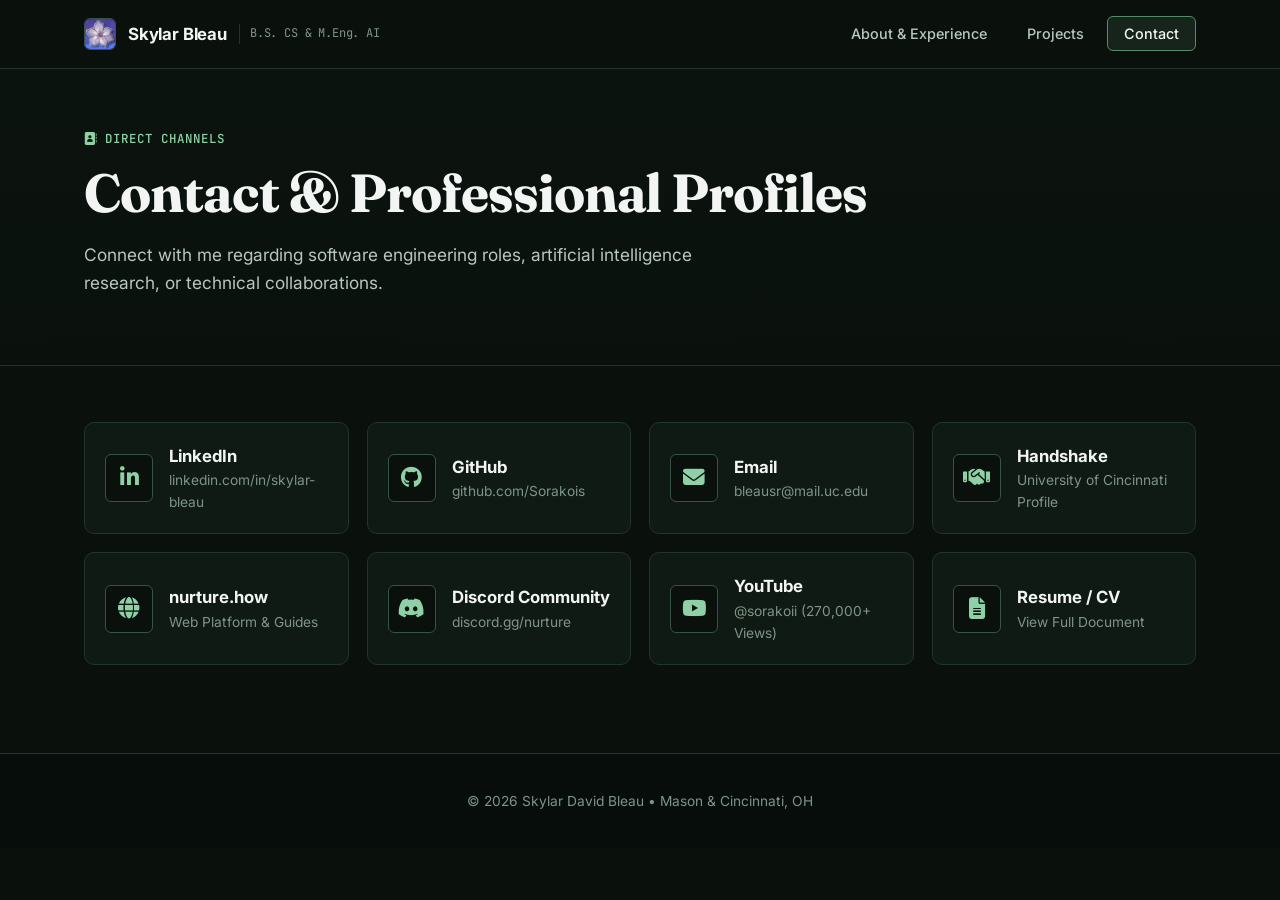
==== commit 1c2d5cf8: "new GUI - meadow theme" ====
--- a/contact.html
+++ b/contact.html
@@ -3,157 +3,122 @@
 <head>
   <meta charset="UTF-8">
   <meta name="viewport" content="width=device-width, initial-scale=1.0">
-  <title>Connect | Skylar Bleau</title>
+  <title>Contact | Skylar Bleau</title>
   <link rel="icon" type="image/png" href="Nurture_icon.png">
   <link rel="stylesheet" href="styles.css">
   <link rel="stylesheet" href="https://cdnjs.cloudflare.com/ajax/libs/font-awesome/6.5.1/css/all.min.css">
 </head>
 <body>
 
-  <canvas id="firefly-canvas"></canvas>
-  <div class="ambient-orb orb-emerald"></div>
-  <div class="ambient-orb orb-azalea"></div>
-
-  <header class="navbar">
-    <nav class="nav-inner">
+  <header class="site-header">
+    <nav class="nav-container">
       <a href="index.html" class="brand">
-        <img src="Nurture_icon.png" alt="Nurture Blossom Logo">
-        <span>Skylar Bleau<span class="brand-dot">.</span></span>
+        <img src="Nurture_icon.png" alt="Skylar Bleau Logo" width="32" height="32">
+        <span>Skylar Bleau</span>
+        <span class="brand-meta">B.S. CS &amp; M.Eng. AI</span>
       </a>
       <ul class="nav-links">
         <li><a href="index.html" class="nav-link">About &amp; Experience</a></li>
         <li><a href="projects.html" class="nav-link">Projects</a></li>
-        <li><a href="contact.html" class="nav-link active">Socials &amp; Contact</a></li>
+        <li><a href="contact.html" class="nav-link active">Contact</a></li>
       </ul>
     </nav>
   </header>
 
+  <section class="meadow-banner subpage-banner">
+    <div class="hero-inner" style="grid-template-columns: 1fr; padding: 56px 24px 68px;">
+      <div>
+        <span class="kicker"><i class="fa-solid fa-address-book"></i> Direct Channels</span>
+        <h1 class="hero-title">Contact &amp; Professional Profiles</h1>
+        <p class="hero-lead" style="margin-bottom: 0;">
+          Connect with me regarding software engineering roles, artificial intelligence research, or technical collaborations.
+        </p>
+      </div>
+    </div>
+    <svg class="pine-divider" viewBox="0 0 1440 48" fill="none" preserveAspectRatio="none" xmlns="http://www.w3.org/2000/svg">
+      <path d="M0 48L1440 48L1440 18C1280 38 1060 6 840 24C620 42 340 8 0 28L0 48Z" fill="#0a110d"/>
+    </svg>
+  </section>
+
   <main class="container">
-    <div class="section-header reveal" style="text-align: center; max-width: 680px; margin: 28px auto 44px;">
-      <span class="eyebrow"><i class="fa-solid fa-paper-plane"></i> Let's Connect</span>
-      <h1 class="section-title">Reach Out Across the <span class="gradient-text">Canopy</span></h1>
-      <p style="color: var(--text-muted); margin-top: 12px;">
-        Open to AI &amp; software engineering collaborations, research discussions, and community partnerships.
-      </p>
-    </div>
-
-    <div class="social-grid reveal">
+    <div class="contact-grid reveal visible">
       <!-- LinkedIn -->
-      <a href="https://www.linkedin.com/in/skylar-bleau" target="_blank" rel="noopener" class="glass-card social-card">
-        <div class="social-icon"><i class="fa-brands fa-linkedin-in"></i></div>
+      <a href="https://www.linkedin.com/in/skylar-bleau" target="_blank" rel="noopener" class="card contact-item">
+        <div class="contact-icon"><i class="fa-brands fa-linkedin-in"></i></div>
         <div>
-          <h3 class="role-title">LinkedIn</h3>
-          <p style="color: var(--text-muted); font-size: 0.9rem;">/in/skylar-bleau</p>
+          <h2 class="exp-role" style="font-size: 1.05rem;">LinkedIn</h2>
+          <p style="color: var(--text-muted); font-size: 0.86rem;">linkedin.com/in/skylar-bleau</p>
         </div>
       </a>
 
       <!-- GitHub -->
-      <a href="https://github.com/Sorakois" target="_blank" rel="noopener" class="glass-card social-card">
-        <div class="social-icon"><i class="fa-brands fa-github"></i></div>
+      <a href="https://github.com/Sorakois" target="_blank" rel="noopener" class="card contact-item">
+        <div class="contact-icon"><i class="fa-brands fa-github"></i></div>
         <div>
-          <h3 class="role-title">GitHub</h3>
-          <p style="color: var(--text-muted); font-size: 0.9rem;">@Sorakois</p>
+          <h2 class="exp-role" style="font-size: 1.05rem;">GitHub</h2>
+          <p style="color: var(--text-muted); font-size: 0.86rem;">github.com/Sorakois</p>
+        </div>
+      </a>
+
+      <!-- Email -->
+      <a href="mailto:bleausr@mail.uc.edu" class="card contact-item">
+        <div class="contact-icon"><i class="fa-solid fa-envelope"></i></div>
+        <div>
+          <h2 class="exp-role" style="font-size: 1.05rem;">Email</h2>
+          <p style="color: var(--text-muted); font-size: 0.86rem;">bleausr@mail.uc.edu</p>
+        </div>
+      </a>
+
+      <!-- Handshake -->
+      <a href="https://uc.joinhandshake.com/profiles/ctnquc" target="_blank" rel="noopener" class="card contact-item">
+        <div class="contact-icon"><i class="fa-solid fa-handshake"></i></div>
+        <div>
+          <h2 class="exp-role" style="font-size: 1.05rem;">Handshake</h2>
+          <p style="color: var(--text-muted); font-size: 0.86rem;">University of Cincinnati Profile</p>
         </div>
       </a>
 
       <!-- nurture.how -->
-      <a href="https://nurture.how" target="_blank" rel="noopener" class="glass-card social-card">
-        <div class="social-icon" style="color: var(--nurture-mint);"><i class="fa-solid fa-seedling"></i></div>
+      <a href="https://nurture.how" target="_blank" rel="noopener" class="card contact-item">
+        <div class="contact-icon"><i class="fa-solid fa-globe"></i></div>
         <div>
-          <h3 class="role-title">nurture.how</h3>
-          <p style="color: var(--text-muted); font-size: 0.9rem;">Community Web Platform</p>
+          <h2 class="exp-role" style="font-size: 1.05rem;">nurture.how</h2>
+          <p style="color: var(--text-muted); font-size: 0.86rem;">Web Platform &amp; Guides</p>
         </div>
       </a>
 
       <!-- Discord -->
-      <a href="https://discord.gg/nurture" target="_blank" rel="noopener" class="glass-card social-card">
-        <div class="social-icon" style="color: var(--azalea-lavender);"><i class="fa-brands fa-discord"></i></div>
+      <a href="https://discord.gg/nurture" target="_blank" rel="noopener" class="card contact-item">
+        <div class="contact-icon"><i class="fa-brands fa-discord"></i></div>
         <div>
-          <h3 class="role-title">Nurture Discord</h3>
-          <p style="color: var(--text-muted); font-size: 0.9rem;">discord.gg/nurture</p>
+          <h2 class="exp-role" style="font-size: 1.05rem;">Discord Community</h2>
+          <p style="color: var(--text-muted); font-size: 0.86rem;">discord.gg/nurture</p>
         </div>
       </a>
 
       <!-- YouTube -->
-      <a href="https://www.youtube.com/@sorakoii" target="_blank" rel="noopener" class="glass-card social-card">
-        <div class="social-icon" style="color: #f87171;"><i class="fa-brands fa-youtube"></i></div>
+      <a href="https://www.youtube.com/@sorakoii" target="_blank" rel="noopener" class="card contact-item">
+        <div class="contact-icon"><i class="fa-brands fa-youtube"></i></div>
         <div>
-          <h3 class="role-title">YouTube</h3>
-          <p style="color: var(--text-muted); font-size: 0.9rem;">@sorakoii (270K+ views)</p>
-        </div>
-      </a>
-
-      <!-- Handshake -->
-      <a href="https://uc.joinhandshake.com/profiles/ctnquc" target="_blank" rel="noopener" class="glass-card social-card">
-        <div class="social-icon" style="color: var(--sunlight-gold);"><i class="fa-solid fa-handshake"></i></div>
-        <div>
-          <h3 class="role-title">Handshake</h3>
-          <p style="color: var(--text-muted); font-size: 0.9rem;">UCincy Career Profile</p>
-        </div>
-      </a>
-
-      <!-- Direct Email -->
-      <a href="mailto:bleausr@mail.uc.edu" class="glass-card social-card">
-        <div class="social-icon"><i class="fa-solid fa-envelope"></i></div>
-        <div>
-          <h3 class="role-title">University Email</h3>
-          <p style="color: var(--text-muted); font-size: 0.9rem;">bleausr@mail.uc.edu</p>
+          <h2 class="exp-role" style="font-size: 1.05rem;">YouTube</h2>
+          <p style="color: var(--text-muted); font-size: 0.86rem;">@sorakoii (270,000+ Views)</p>
         </div>
       </a>
 
       <!-- Resume -->
-      <a href="resume_skylarbleau.jpg" target="_blank" class="glass-card social-card">
-        <div class="social-icon" style="color: var(--azalea-pink);"><i class="fa-solid fa-file-arrow-down"></i></div>
+      <a href="resume_skylarbleau.jpg" target="_blank" class="card contact-item">
+        <div class="contact-icon"><i class="fa-solid fa-file-lines"></i></div>
         <div>
-          <h3 class="role-title">Resume</h3>
-          <p style="color: var(--text-muted); font-size: 0.9rem;">View Full CV</p>
+          <h2 class="exp-role" style="font-size: 1.05rem;">Resume / CV</h2>
+          <p style="color: var(--text-muted); font-size: 0.86rem;">View Full Document</p>
         </div>
       </a>
     </div>
   </main>
 
   <footer class="site-footer">
-    <p>© 2026 Skylar Bleau • Mason &amp; Cincinnati, OH</p>
+    <p>© 2026 Skylar David Bleau • Mason &amp; Cincinnati, OH</p>
   </footer>
 
-  <script>
-    (() => {
-      document.querySelectorAll('.reveal').forEach(el => el.classList.add('visible'));
-      const canvas = document.getElementById('firefly-canvas');
-      const ctx = canvas.getContext('2d');
-      let width = canvas.width = window.innerWidth;
-      let height = canvas.height = window.innerHeight;
-      window.addEventListener('resize', () => {
-        width = canvas.width = window.innerWidth;
-        height = canvas.height = window.innerHeight;
-      }, { passive: true });
-
-      const particles = Array.from({ length: 24 }, (_, i) => ({
-        x: Math.random() * width,
-        y: Math.random() * height,
-        r: Math.random() * 2 + 1,
-        vx: (Math.random() - 0.5) * 0.3,
-        vy: -Math.random() * 0.35 - 0.1,
-        color: i % 2 === 0 ? 'rgba(110, 231, 183, 0.45)' : 'rgba(196, 181, 253, 0.45)'
-      }));
-
-      function animate() {
-        if (!document.hidden) {
-          ctx.clearRect(0, 0, width, height);
-          for (const p of particles) {
-            p.x += p.vx;
-            p.y += p.vy;
-            if (p.y < -10) p.y = height + 10;
-            ctx.beginPath();
-            ctx.arc(p.x, p.y, p.r, 0, Math.PI * 2);
-            ctx.fillStyle = p.color;
-            ctx.fill();
-          }
-        }
-        requestAnimationFrame(animate);
-      }
-      animate();
-    })();
-  </script>
 </body>
 </html>
--- a/styles.css
+++ b/styles.css
@@ -1,37 +1,40 @@
 /* ==========================================================================
-   SKYLAR BLEAU PORTFOLIO — BIOLUMINESCENT NATURE DESIGN SYSTEM
-   GPU-Accelerated | Glassmorphic Botanical Theme
-   ========================================================================== */
-
-@import url('https://fonts.googleapis.com/css2?family=Outfit:wght@400;600;700;800&family=Plus+Jakarta+Sans:wght@400;500;600;700&family=JetBrains+Mono:wght@400;500&display=swap');
+   SKYLAR BLEAU — SOFTWARE ENGINEERING PORTFOLIO
+   Alpine Meadow & Evergreen Architectural Theme | Zero-Lag GPU Animations
+   ========================================================================== */
+
+@import url('https://fonts.googleapis.com/css2?family=Fraunces:opsz,wght@9..144,600;9..144,700&family=Inter:wght@400;500;600;700&family=JetBrains+Mono:wght@400;500;600&display=swap');
 
 :root {
-  /* Forest & Azalea Palette */
-  --bg-deep: #050d0a;
-  --bg-canopy: #0b1c14;
-  --bg-card: rgba(14, 33, 24, 0.65);
-  --bg-card-hover: rgba(20, 48, 35, 0.82);
-  --glass-border: rgba(110, 231, 183, 0.18);
-  --glass-border-strong: rgba(160, 233, 178, 0.45);
-
-  /* Accents */
-  --emerald-glow: #6ee7b7;
-  --nurture-mint: #a0e9b2;
-  --azalea-lavender: #c4b5fd;
-  --azalea-pink: #f472b6;
-  --sunlight-gold: #fcd34d;
+  /* Evergreen & Meadow Palette */
+  --bg-base: #0a110d;
+  --bg-surface: #101a14;
+  --bg-elevated: #16241c;
+  --bg-interactive: #1c2e24;
+
+  /* Borders & Dividers */
+  --border-subtle: #22352a;
+  --border-strong: #355442;
+  --border-accent: #528c69;
+
+  /* Natural Accents */
+  --meadow-green: #5fa87a;
+  --meadow-light: #8fd1a6;
+  --sunlit-sage: #cfe8d5;
+  --warm-amber: #d4a359;
+  --azalea-accent: #b39ddb;
 
   /* Typography */
-  --text-primary: #ecfdf5;
-  --text-secondary: #a7f3d0;
-  --text-muted: #86a899;
-
-  /* Layout & Transitions */
-  --max-width: 1180px;
-  --radius-lg: 24px;
-  --radius-md: 16px;
-  --radius-pill: 9999px;
-  --ease-spring: cubic-bezier(0.22, 1, 0.36, 1);
+  --text-main: #f2f5f3;
+  --text-body: #b8c7be;
+  --text-muted: #7e9487;
+
+  /* Layout & Motion */
+  --max-width: 1160px;
+  --radius-sm: 6px;
+  --radius-md: 10px;
+  --radius-lg: 14px;
+  --ease-out: cubic-bezier(0.16, 1, 0.3, 1);
 }
 
 *, *::before, *::after {
@@ -42,21 +45,18 @@
 
 html {
   scroll-behavior: smooth;
-  font-family: 'Plus Jakarta Sans', -apple-system, BlinkMacSystemFont, sans-serif;
-  color: var(--text-primary);
-  background-color: var(--bg-deep);
-  line-height: 1.65;
+  font-family: 'Inter', -apple-system, BlinkMacSystemFont, sans-serif;
+  color: var(--text-main);
+  background-color: var(--bg-base);
+  line-height: 1.6;
+  -webkit-font-smoothing: antialiased;
 }
 
 body {
   min-height: 100vh;
   overflow-x: hidden;
-  position: relative;
-  background: 
-    radial-gradient(circle at 15% 15%, rgba(16, 185, 129, 0.14) 0%, transparent 45%),
-    radial-gradient(circle at 85% 25%, rgba(196, 181, 253, 0.12) 0%, transparent 45%),
-    radial-gradient(circle at 50% 85%, rgba(52, 211, 153, 0.1) 0%, transparent 50%),
-    linear-gradient(180deg, var(--bg-deep) 0%, var(--bg-canopy) 50%, var(--bg-deep) 100%);
+  background-color: var(--bg-base);
+  color: var(--text-main);
 }
 
 img {
@@ -69,350 +69,302 @@
 a {
   color: inherit;
   text-decoration: none;
-  transition: color 0.25s var(--ease-spring);
-}
-
-/* ==========================================================================
-   BACKGROUND CANVAS & AMBIENT NATURE GLOWS
-   ========================================================================== */
-#firefly-canvas {
-  position: fixed;
-  inset: 0;
-  width: 100vw;
-  height: 100vh;
-  pointer-events: none;
-  z-index: 0;
-}
-
-.ambient-orb {
-  position: fixed;
-  border-radius: 50%;
-  filter: blur(90px);
-  pointer-events: none;
-  z-index: 0;
-  opacity: 0.45;
-  will-change: transform;
-  animation: floatOrb 18s ease-in-out infinite alternate;
-}
-
-.orb-emerald {
-  width: 380px;
-  height: 380px;
-  background: rgba(110, 231, 183, 0.18);
-  top: -80px;
-  left: -100px;
-}
-
-.orb-azalea {
-  width: 340px;
-  height: 340px;
-  background: rgba(196, 181, 253, 0.16);
-  bottom: 10%;
-  right: -80px;
-  animation-delay: -7s;
-}
-
-@keyframes floatOrb {
-  0% { transform: translate3d(0, 0, 0) scale(1); }
-  100% { transform: translate3d(40px, 35px, 0) scale(1.12); }
-}
-
-/* ==========================================================================
-   STICKY GLASSMORPHIC NAVIGATION
-   ========================================================================== */
-.navbar {
+  transition: color 0.2s ease, border-color 0.2s ease, background-color 0.2s ease;
+}
+
+/* ==========================================================================
+   TOP NAVIGATION BAR
+   ========================================================================== */
+.site-header {
   position: sticky;
-  top: 16px;
+  top: 0;
   z-index: 100;
-  max-width: var(--max-width);
-  margin: 16px auto 0;
-  padding: 0 20px;
-}
-
-.nav-inner {
-  display: flex;
-  align-items: center;
-  justify-content: space-between;
-  padding: 12px 24px;
-  background: rgba(8, 22, 16, 0.75);
-  backdrop-filter: blur(16px);
-  -webkit-backdrop-filter: blur(16px);
-  border: 1px solid var(--glass-border);
-  border-radius: var(--radius-pill);
-  box-shadow: 0 12px 32px rgba(0, 0, 0, 0.4);
-}
-
-.brand {
-  display: flex;
-  align-items: center;
-  gap: 12px;
-  font-family: 'Outfit', sans-serif;
-  font-weight: 800;
-  font-size: 1.25rem;
-  letter-spacing: -0.02em;
-  color: var(--text-primary);
-}
-
-.brand img {
-  width: 34px;
-  height: 34px;
-  border-radius: 50%;
-  box-shadow: 0 0 14px rgba(160, 233, 178, 0.5);
-  transition: transform 0.4s var(--ease-spring);
-}
-
-.brand:hover img {
-  transform: rotate(18deg) scale(1.1);
-}
-
-.brand-dot {
-  color: var(--emerald-glow);
-}
-
-.nav-links {
-  display: flex;
-  align-items: center;
-  gap: 8px;
-  list-style: none;
-}
-
-.nav-link {
-  padding: 8px 18px;
-  border-radius: var(--radius-pill);
-  font-weight: 600;
-  font-size: 0.95rem;
-  color: var(--text-muted);
-  transition: all 0.25s var(--ease-spring);
-}
-
-.nav-link:hover {
-  color: var(--text-primary);
-  background: rgba(110, 231, 183, 0.1);
-}
-
-.nav-link.active {
-  color: var(--bg-deep);
-  background: linear-gradient(135deg, var(--nurture-mint), var(--emerald-glow));
-  box-shadow: 0 4px 16px rgba(110, 231, 183, 0.35);
-}
-
-/* ==========================================================================
-   MAIN LAYOUT & REUSABLE CONTAINERS
-   ========================================================================== */
-.container {
-  position: relative;
-  z-index: 1;
+  background-color: rgba(10, 17, 13, 0.94);
+  border-bottom: 1px solid var(--border-subtle);
+}
+
+.nav-container {
   max-width: var(--max-width);
   margin: 0 auto;
-  padding: 40px 24px 80px;
-}
-
-.section {
-  margin-top: 72px;
-}
-
-.section-header {
-  margin-bottom: 36px;
-}
-
-.eyebrow {
+  padding: 0 24px;
+  height: 68px;
+  display: flex;
+  align-items: center;
+  justify-content: space-between;
+}
+
+.brand {
+  display: flex;
+  align-items: center;
+  gap: 12px;
+  font-weight: 700;
+  font-size: 1.05rem;
+  letter-spacing: -0.01em;
+  color: var(--text-main);
+}
+
+.brand img {
+  width: 32px;
+  height: 32px;
+  border-radius: var(--radius-sm);
+  border: 1px solid var(--border-strong);
+  object-fit: cover;
+}
+
+.brand-meta {
+  font-family: 'JetBrains Mono', monospace;
+  font-size: 0.75rem;
+  font-weight: 400;
+  color: var(--text-muted);
+  padding-left: 10px;
+  border-left: 1px solid var(--border-subtle);
+}
+
+.nav-links {
+  display: flex;
+  align-items: center;
+  gap: 6px;
+  list-style: none;
+}
+
+.nav-link {
+  padding: 8px 16px;
+  border-radius: var(--radius-sm);
+  font-size: 0.9rem;
+  font-weight: 500;
+  color: var(--text-body);
+  border: 1px solid transparent;
+}
+
+.nav-link:hover {
+  color: var(--text-main);
+  background-color: var(--bg-surface);
+  border-color: var(--border-subtle);
+}
+
+.nav-link.active {
+  color: var(--text-main);
+  background-color: var(--bg-elevated);
+  border-color: var(--border-accent);
+}
+
+/* ==========================================================================
+   MEADOW & PINE HERO BANNER
+   ========================================================================== */
+.meadow-banner {
+  position: relative;
+  overflow: hidden;
+  border-bottom: 1px solid var(--border-subtle);
+  background-color: var(--bg-surface);
+  background-image:
+    linear-gradient(180deg, rgba(10, 17, 13, 0.72) 0%, rgba(10, 17, 13, 0.88) 70%, #0a110d 100%),
+    url('https://images.unsplash.com/photo-1448375240586-882707db888b?auto=format&fit=crop&w=1800&q=80');
+  background-size: cover;
+  background-position: center 40%;
+}
+
+.meadow-banner.subpage-banner {
+  background-image:
+    linear-gradient(180deg, rgba(10, 17, 13, 0.75) 0%, rgba(10, 17, 13, 0.95) 100%),
+    url('https://images.unsplash.com/photo-1500382017468-9049fed747ef?auto=format&fit=crop&w=1800&q=80');
+  background-position: center 55%;
+}
+
+.hero-inner {
+  max-width: var(--max-width);
+  margin: 0 auto;
+  padding: 72px 24px 84px;
+  display: grid;
+  grid-template-columns: 1fr 280px;
+  gap: 48px;
+  align-items: center;
+  position: relative;
+  z-index: 2;
+}
+
+.kicker {
   display: inline-flex;
   align-items: center;
   gap: 8px;
   font-family: 'JetBrains Mono', monospace;
-  font-size: 0.82rem;
+  font-size: 0.78rem;
+  font-weight: 500;
   text-transform: uppercase;
-  letter-spacing: 0.12em;
-  color: var(--emerald-glow);
-  background: rgba(110, 231, 183, 0.1);
-  border: 1px solid rgba(110, 231, 183, 0.25);
-  padding: 6px 14px;
-  border-radius: var(--radius-pill);
-  margin-bottom: 12px;
-}
-
-.section-title {
-  font-family: 'Outfit', sans-serif;
-  font-size: clamp(1.85rem, 3.5vw, 2.6rem);
-  font-weight: 800;
+  letter-spacing: 0.08em;
+  color: var(--meadow-light);
+  margin-bottom: 14px;
+}
+
+.hero-title {
+  font-family: 'Fraunces', Georgia, serif;
+  font-size: clamp(2.25rem, 4.2vw, 3.35rem);
+  font-weight: 700;
+  line-height: 1.12;
   letter-spacing: -0.02em;
-  line-height: 1.15;
-}
-
-.gradient-text {
-  background: linear-gradient(135deg, #ffffff 0%, var(--nurture-mint) 55%, var(--azalea-lavender) 100%);
-  -webkit-background-clip: text;
-  -webkit-text-fill-color: transparent;
-}
-
-/* ==========================================================================
-   HERO SECTION (INDEX.HTML)
-   ========================================================================== */
-.hero {
-  display: grid;
-  grid-template-columns: 1.35fr 0.85fr;
-  gap: 48px;
-  align-items: center;
-  padding: 48px 0 24px;
-}
-
-.hero-title {
-  font-family: 'Outfit', sans-serif;
-  font-size: clamp(2.5rem, 5vw, 4.1rem);
-  font-weight: 800;
-  line-height: 1.08;
-  letter-spacing: -0.03em;
-  margin-bottom: 20px;
-}
-
-.hero-subtitle {
-  font-size: clamp(1.05rem, 1.8vw, 1.2rem);
-  color: var(--text-muted);
-  max-width: 620px;
+  color: var(--text-main);
+  margin-bottom: 18px;
+}
+
+.hero-lead {
+  font-size: 1.08rem;
+  color: var(--text-body);
+  max-width: 660px;
   margin-bottom: 28px;
 }
 
-.hero-subtitle strong {
-  color: var(--text-primary);
+.hero-lead strong {
+  color: var(--text-main);
   font-weight: 600;
 }
 
-.hero-badges {
+.meta-strip {
   display: flex;
   flex-wrap: wrap;
   gap: 10px;
-  margin-bottom: 32px;
-}
-
-.pill-badge {
+  margin-bottom: 28px;
+}
+
+.meta-item {
   display: inline-flex;
   align-items: center;
   gap: 8px;
-  padding: 7px 15px;
-  border-radius: var(--radius-pill);
-  font-size: 0.88rem;
-  font-weight: 600;
-  background: rgba(14, 33, 24, 0.8);
-  border: 1px solid var(--glass-border);
-  color: var(--text-secondary);
-}
-
-.pill-badge.azalea-pill {
-  border-color: rgba(196, 181, 253, 0.35);
-  color: var(--azalea-lavender);
-}
-
-.btn-group {
+  padding: 6px 12px;
+  background-color: rgba(16, 26, 20, 0.9);
+  border: 1px solid var(--border-strong);
+  border-radius: var(--radius-sm);
+  font-size: 0.84rem;
+  font-weight: 500;
+  color: var(--sunlit-sage);
+}
+
+.meta-item i {
+  color: var(--meadow-green);
+}
+
+.btn-row {
   display: flex;
   flex-wrap: wrap;
-  gap: 14px;
+  gap: 12px;
 }
 
 .btn {
   display: inline-flex;
   align-items: center;
-  gap: 10px;
-  padding: 13px 26px;
-  border-radius: var(--radius-pill);
-  font-weight: 700;
-  font-size: 0.96rem;
+  gap: 8px;
+  padding: 11px 20px;
+  border-radius: var(--radius-sm);
+  font-size: 0.9rem;
+  font-weight: 600;
   cursor: pointer;
-  transition: transform 0.25s var(--ease-spring), box-shadow 0.25s var(--ease-spring), background 0.25s ease;
+  transition: transform 0.2s var(--ease-out), background-color 0.2s ease, border-color 0.2s ease;
+}
+
+.btn:hover {
+  transform: translate3d(0, -2px, 0);
 }
 
 .btn-primary {
-  background: linear-gradient(135deg, var(--nurture-mint), #34d399);
-  color: var(--bg-deep);
-  box-shadow: 0 8px 24px rgba(52, 211, 153, 0.3);
+  background-color: var(--meadow-green);
+  color: #06100a;
+  border: 1px solid var(--meadow-light);
 }
 
 .btn-primary:hover {
-  transform: translate3d(0, -3px, 0);
-  box-shadow: 0 14px 30px rgba(52, 211, 153, 0.45);
-}
-
-.btn-secondary {
-  background: rgba(255, 255, 255, 0.05);
-  color: var(--text-primary);
-  border: 1px solid var(--glass-border);
-  backdrop-filter: blur(10px);
-}
-
-.btn-secondary:hover {
-  background: rgba(110, 231, 183, 0.12);
-  border-color: var(--glass-border-strong);
-  transform: translate3d(0, -3px, 0);
-}
-
-/* Hero Portrait Frame */
-.hero-visual {
-  display: flex;
-  justify-content: center;
-  position: relative;
-}
-
-.portrait-wrapper {
-  position: relative;
-  width: 310px;
-  height: 310px;
-  border-radius: 34% 66% 62% 38% / 41% 44% 56% 59%;
-  padding: 8px;
-  background: linear-gradient(135deg, var(--emerald-glow), var(--azalea-lavender), var(--azalea-pink));
-  box-shadow: 0 24px 60px rgba(0, 0, 0, 0.55), 0 0 40px rgba(110, 231, 183, 0.25);
-  animation: morphLeaf 10s ease-in-out infinite alternate;
-  will-change: border-radius, transform;
-}
-
-.portrait-wrapper img {
+  background-color: var(--meadow-light);
+}
+
+.btn-outline {
+  background-color: rgba(16, 26, 20, 0.85);
+  color: var(--text-main);
+  border: 1px solid var(--border-strong);
+}
+
+.btn-outline:hover {
+  background-color: var(--bg-interactive);
+  border-color: var(--meadow-light);
+}
+
+/* Portrait Card */
+.portrait-card {
+  background-color: var(--bg-surface);
+  border: 1px solid var(--border-strong);
+  border-radius: var(--radius-lg);
+  padding: 12px;
+  box-shadow: 0 20px 40px rgba(0, 0, 0, 0.5);
+}
+
+.portrait-card img {
   width: 100%;
-  height: 100%;
+  height: 260px;
   object-fit: cover;
-  border-radius: inherit;
-}
-
-@keyframes morphLeaf {
-  0% {
-    border-radius: 34% 66% 62% 38% / 41% 44% 56% 59%;
-    transform: translate3d(0, 0, 0) rotate(0deg);
-  }
-  100% {
-    border-radius: 58% 42% 38% 62% / 53% 60% 40% 47%;
-    transform: translate3d(0, -10px, 0) rotate(2deg);
-  }
-}
-
-.floating-stat {
+  border-radius: var(--radius-md);
+  margin-bottom: 12px;
+}
+
+.portrait-caption {
+  display: flex;
+  justify-content: space-between;
+  align-items: center;
+  font-family: 'JetBrains Mono', monospace;
+  font-size: 0.76rem;
+  color: var(--text-body);
+  padding: 0 4px;
+}
+
+/* SVG Pine & Meadow Horizon Divider */
+.pine-divider {
   position: absolute;
-  background: rgba(10, 26, 19, 0.88);
-  backdrop-filter: blur(12px);
-  border: 1px solid var(--glass-border-strong);
-  padding: 10px 16px;
-  border-radius: var(--radius-md);
-  font-size: 0.85rem;
+  bottom: -1px;
+  left: 0;
+  width: 100%;
+  height: 48px;
+  pointer-events: none;
+  z-index: 1;
+}
+
+/* ==========================================================================
+   MAIN CONTAINER & SECTIONS
+   ========================================================================== */
+.container {
+  max-width: var(--max-width);
+  margin: 0 auto;
+  padding: 56px 24px 88px;
+}
+
+.section {
+  margin-bottom: 72px;
+}
+
+.section:last-child {
+  margin-bottom: 0;
+}
+
+.section-header {
+  display: flex;
+  justify-content: space-between;
+  align-items: flex-end;
+  flex-wrap: wrap;
+  gap: 16px;
+  padding-bottom: 16px;
+  margin-bottom: 28px;
+  border-bottom: 1px solid var(--border-subtle);
+}
+
+.section-title {
+  font-family: 'Fraunces', Georgia, serif;
+  font-size: clamp(1.55rem, 2.8vw, 2rem);
   font-weight: 600;
-  box-shadow: 0 12px 28px rgba(0, 0, 0, 0.45);
-  animation: bobble 4s ease-in-out infinite alternate;
-}
-
-.stat-top {
-  top: 8px;
-  left: -12px;
-}
-
-.stat-bottom {
-  bottom: 12px;
-  right: -12px;
-  border-color: rgba(196, 181, 253, 0.45);
-  animation-delay: -2s;
-}
-
-@keyframes bobble {
-  0% { transform: translate3d(0, 0, 0); }
-  100% { transform: translate3d(0, -8px, 0); }
-}
-
-/* ==========================================================================
-   GLASS CARDS & GRIDS
+  color: var(--text-main);
+  letter-spacing: -0.01em;
+}
+
+.section-subtitle {
+  font-size: 0.92rem;
+  color: var(--text-muted);
+}
+
+/* ==========================================================================
+   ARCHITECTURAL CARDS & NATURE PHOTOGRAPHY BANNERS
    ========================================================================== */
 .grid-2 {
   display: grid;
@@ -423,281 +375,527 @@
 .grid-3 {
   display: grid;
   grid-template-columns: repeat(3, 1fr);
-  gap: 24px;
-}
-
-.glass-card {
-  background: var(--bg-card);
-  backdrop-filter: blur(16px);
-  -webkit-backdrop-filter: blur(16px);
-  border: 1px solid var(--glass-border);
-  border-radius: var(--radius-lg);
+  gap: 20px;
+}
+
+.card {
+  background-color: var(--bg-surface);
+  border: 1px solid var(--border-subtle);
+  border-radius: var(--radius-md);
   padding: 28px;
-  transition: transform 0.35s var(--ease-spring), border-color 0.35s ease, background 0.35s ease, box-shadow 0.35s ease;
+  transition: transform 0.25s var(--ease-out), border-color 0.25s ease, background-color 0.25s ease;
+}
+
+.card:hover {
+  transform: translate3d(0, -3px, 0);
+  border-color: var(--border-accent);
+  background-color: var(--bg-elevated);
+}
+
+.card-photo-banner {
+  height: 150px;
+  margin: -28px -28px 22px -28px;
+  border-radius: var(--radius-md) var(--radius-md) 0 0;
+  background-size: cover;
+  background-position: center;
+  border-bottom: 1px solid var(--border-subtle);
   position: relative;
-  overflow: hidden;
-}
-
-.glass-card::before {
+}
+
+.card-photo-banner::after {
   content: '';
   position: absolute;
-  top: 0;
-  left: 0;
-  right: 0;
-  height: 3px;
-  background: linear-gradient(90deg, transparent, var(--emerald-glow), var(--azalea-lavender), transparent);
-  opacity: 0;
-  transition: opacity 0.35s ease;
-}
-
-.glass-card:hover {
-  transform: translate3d(0, -6px, 0);
-  background: var(--bg-card-hover);
-  border-color: var(--glass-border-strong);
-  box-shadow: 0 20px 44px rgba(0, 0, 0, 0.45), 0 0 28px rgba(110, 231, 183, 0.12);
-}
-
-.glass-card:hover::before {
-  opacity: 1;
-}
-
-/* ACCEND Education Banner */
-.accend-card {
-  background: linear-gradient(135deg, rgba(16, 42, 30, 0.85) 0%, rgba(28, 22, 48, 0.78) 100%);
-  border: 1px solid rgba(160, 233, 178, 0.35);
-}
-
-.accend-grid {
+  inset: 0;
+  background: linear-gradient(180deg, rgba(16, 26, 20, 0.2) 0%, rgba(16, 26, 20, 0.85) 100%);
+}
+
+/* Education Split Layout */
+.edu-grid {
   display: grid;
-  grid-template-columns: 1.5fr 1fr;
+  grid-template-columns: 1.4fr 1fr;
   gap: 28px;
-  align-items: center;
-}
-
-.degree-track {
+  align-items: start;
+}
+
+.degree-box {
+  background-color: var(--bg-base);
+  border: 1px solid var(--border-subtle);
+  border-left: 3px solid var(--meadow-green);
+  border-radius: var(--radius-sm);
+  padding: 16px 18px;
+  margin-bottom: 12px;
+}
+
+.degree-box:last-child {
+  margin-bottom: 0;
+}
+
+.degree-box h4 {
+  font-size: 1rem;
+  font-weight: 600;
+  color: var(--text-main);
+  margin-bottom: 4px;
+}
+
+.degree-box p {
+  font-size: 0.86rem;
+  color: var(--text-muted);
+}
+
+/* Experience List */
+.exp-list {
   display: flex;
   flex-direction: column;
-  gap: 14px;
-}
-
-.degree-item {
-  padding: 16px 20px;
-  border-radius: var(--radius-md);
-  background: rgba(5, 13, 10, 0.55);
-  border-left: 4px solid var(--emerald-glow);
-}
-
-.degree-item.meng {
-  border-left-color: var(--azalea-lavender);
-}
-
-.degree-item h4 {
-  font-family: 'Outfit', sans-serif;
-  font-size: 1.1rem;
-  color: var(--text-primary);
-}
-
-.degree-item p {
-  font-size: 0.9rem;
-  color: var(--text-muted);
-}
-
-/* ==========================================================================
-   EXPERIENCE TIMELINE
-   ========================================================================== */
-.timeline {
-  position: relative;
-  display: flex;
-  flex-direction: column;
-  gap: 24px;
-  padding-left: 28px;
-  border-left: 2px solid rgba(110, 231, 183, 0.25);
-}
-
-.timeline-item {
-  position: relative;
-}
-
-.timeline-dot {
-  position: absolute;
-  left: -37px;
-  top: 28px;
-  width: 16px;
-  height: 16px;
-  border-radius: 50%;
-  background: var(--emerald-glow);
-  border: 3px solid var(--bg-deep);
-  box-shadow: 0 0 14px var(--emerald-glow);
-}
-
-.timeline-header {
-  display: flex;
-  flex-wrap: wrap;
+  gap: 20px;
+}
+
+.exp-header {
+  display: flex;
   justify-content: space-between;
   align-items: baseline;
-  gap: 8px;
-  margin-bottom: 10px;
-}
-
-.role-title {
-  font-family: 'Outfit', sans-serif;
-  font-size: 1.28rem;
+  flex-wrap: wrap;
+  gap: 12px;
+  margin-bottom: 12px;
+}
+
+.exp-role {
+  font-size: 1.18rem;
   font-weight: 700;
-  color: var(--text-primary);
-}
-
-.company-name {
-  color: var(--emerald-glow);
+  color: var(--text-main);
+}
+
+.exp-org {
+  color: var(--meadow-light);
   font-weight: 600;
 }
 
-.date-pill {
+.exp-date {
   font-family: 'JetBrains Mono', monospace;
   font-size: 0.8rem;
-  color: var(--azalea-lavender);
-  background: rgba(196, 181, 253, 0.12);
-  padding: 4px 12px;
-  border-radius: var(--radius-pill);
-}
-
-.bullet-list {
+  color: var(--text-muted);
+  background-color: var(--bg-base);
+  border: 1px solid var(--border-subtle);
+  padding: 4px 10px;
+  border-radius: var(--radius-sm);
+}
+
+.clean-list {
   list-style: none;
   display: flex;
   flex-direction: column;
   gap: 8px;
-  color: var(--text-muted);
-  font-size: 0.96rem;
-}
-
-.bullet-list li {
+  color: var(--text-body);
+  font-size: 0.94rem;
+}
+
+.clean-list li {
   position: relative;
-  padding-left: 20px;
-}
-
-.bullet-list li::before {
-  content: '✦';
+  padding-left: 18px;
+}
+
+.clean-list li::before {
+  content: '';
   position: absolute;
   left: 0;
-  color: var(--nurture-mint);
-  font-size: 0.8rem;
-}
-
-/* ==========================================================================
-   TECH TAGS & SKILLS
-   ========================================================================== */
-.tag-row {
+  top: 9px;
+  width: 6px;
+  height: 6px;
+  border-radius: 50%;
+  background-color: var(--meadow-green);
+}
+
+.tag-list {
   display: flex;
   flex-wrap: wrap;
   gap: 8px;
-  margin-top: 18px;
-}
-
-.tech-tag {
-  font-family: 'JetBrains Mono', monospace;
-  font-size: 0.78rem;
-  padding: 5px 12px;
-  border-radius: var(--radius-pill);
-  background: rgba(110, 231, 183, 0.1);
-  border: 1px solid rgba(110, 231, 183, 0.24);
-  color: var(--text-secondary);
-}
-
-.tech-tag.lavender {
-  background: rgba(196, 181, 253, 0.1);
-  border-color: rgba(196, 181, 253, 0.28);
-  color: var(--azalea-lavender);
-}
-
-/* ==========================================================================
-   PROJECTS PAGE (NURTURE.HOW, AZALEA, DISCORD WIDGET)
-   ========================================================================== */
-.project-showcase {
+  margin-top: 16px;
+}
+
+.tag {
+  font-family: 'JetBrains Mono', monospace;
+  font-size: 0.76rem;
+  padding: 4px 10px;
+  border-radius: var(--radius-sm);
+  background-color: var(--bg-base);
+  border: 1px solid var(--border-subtle);
+  color: var(--sunlit-sage);
+}
+
+/* ==========================================================================
+   PROJECTS LAYOUT
+   ========================================================================== */
+.project-row {
   display: grid;
-  grid-template-columns: 1fr 1.45fr;
+  grid-template-columns: 280px 1fr;
   gap: 32px;
-  align-items: center;
+  align-items: start;
+  margin-bottom: 28px;
+}
+
+.project-media-box {
+  background-color: var(--bg-base);
+  border: 1px solid var(--border-subtle);
+  border-radius: var(--radius-md);
+  padding: 16px;
+  display: flex;
+  flex-direction: column;
+  align-items: center;
+  gap: 14px;
+}
+
+.project-thumb {
+  width: 180px;
+  height: 180px;
+  object-fit: cover;
+  border-radius: var(--radius-md);
+  border: 1px solid var(--border-strong);
+}
+
+.discord-widget-frame {
+  width: 100%;
+  height: 380px;
+  border: 1px solid var(--border-strong);
+  border-radius: var(--radius-sm);
+}
+
+/* ==========================================================================
+   AZALEA INTERACTIVE COMMAND SANDBOX (FIXED & HARDENED)
+   ========================================================================== */
+.sandbox-wrapper {
+  background-color: var(--bg-surface);
+  border: 1px solid var(--border-strong);
+  border-radius: var(--radius-md);
+  overflow: hidden;
   margin-bottom: 36px;
 }
 
-.project-showcase.reverse {
-  grid-template-columns: 1.45fr 1fr;
-}
-
-.project-media {
+.sandbox-header {
+  display: flex;
+  justify-content: space-between;
+  align-items: center;
+  flex-wrap: wrap;
+  gap: 12px;
+  padding: 14px 20px;
+  background-color: var(--bg-base);
+  border-bottom: 1px solid var(--border-subtle);
+}
+
+.sandbox-title {
+  display: flex;
+  align-items: center;
+  gap: 10px;
+  font-family: 'JetBrains Mono', monospace;
+  font-size: 0.88rem;
+  font-weight: 600;
+  color: var(--text-main);
+}
+
+.sandbox-badge {
+  display: inline-flex;
+  align-items: center;
+  gap: 8px;
+  font-family: 'JetBrains Mono', monospace;
+  font-size: 0.76rem;
+  color: var(--meadow-light);
+  background-color: var(--bg-surface);
+  border: 1px solid var(--border-subtle);
+  padding: 4px 10px;
+  border-radius: var(--radius-sm);
+}
+
+.status-indicator {
+  width: 7px;
+  height: 7px;
+  border-radius: 50%;
+  background-color: var(--meadow-green);
+}
+
+.sandbox-grid {
+  display: grid;
+  grid-template-columns: 280px 1fr;
+  min-height: 390px;
+}
+
+.sandbox-sidebar {
+  background-color: #0d1611;
+  border-right: 1px solid var(--border-subtle);
+  padding: 16px;
   display: flex;
   flex-direction: column;
+  gap: 12px;
+}
+
+.filter-tabs {
+  display: flex;
+  flex-wrap: wrap;
+  gap: 6px;
+}
+
+.filter-tab {
+  appearance: none;
+  background-color: var(--bg-surface);
+  border: 1px solid var(--border-subtle);
+  color: var(--text-muted);
+  font-family: 'Inter', sans-serif;
+  font-size: 0.74rem;
+  font-weight: 600;
+  padding: 5px 10px;
+  border-radius: var(--radius-sm);
+  cursor: pointer;
+  transition: background-color 0.15s ease, color 0.15s ease, border-color 0.15s ease;
+}
+
+.filter-tab:hover,
+.filter-tab.active {
+  background-color: var(--bg-interactive);
+  color: var(--text-main);
+  border-color: var(--meadow-green);
+}
+
+.cmd-list {
+  display: flex;
+  flex-direction: column;
+  gap: 6px;
+}
+
+.cmd-item-btn {
+  appearance: none;
+  width: 100%;
+  text-align: left;
+  background-color: var(--bg-surface);
+  border: 1px solid var(--border-subtle);
+  border-radius: var(--radius-sm);
+  padding: 10px 12px;
+  cursor: pointer;
+  transition: background-color 0.15s ease, border-color 0.15s ease;
+}
+
+.cmd-item-btn:hover {
+  background-color: var(--bg-elevated);
+  border-color: var(--border-strong);
+}
+
+.cmd-item-btn.active {
+  background-color: var(--bg-interactive);
+  border-color: var(--meadow-green);
+}
+
+.cmd-item-name {
+  display: block;
+  font-family: 'JetBrains Mono', monospace;
+  font-size: 0.82rem;
+  font-weight: 600;
+  color: var(--meadow-light);
+}
+
+.cmd-item-desc {
+  display: block;
+  font-size: 0.75rem;
+  color: var(--text-muted);
+  margin-top: 2px;
+}
+
+/* Right Output Pane */
+.sandbox-main {
+  padding: 20px;
+  display: flex;
+  flex-direction: column;
+  justify-content: space-between;
+  background-color: var(--bg-surface);
+}
+
+.bot-msg-row {
+  display: flex;
+  align-items: flex-start;
+  gap: 14px;
+}
+
+.bot-avatar {
+  width: 42px !important;
+  height: 42px !important;
+  min-width: 42px;
+  border-radius: 50%;
+  object-fit: cover;
+  border: 1px solid var(--border-strong);
+}
+
+.bot-msg-body {
+  flex: 1;
+  min-width: 0;
+}
+
+.bot-msg-meta {
+  display: flex;
+  align-items: center;
+  flex-wrap: wrap;
+  gap: 8px;
+  margin-bottom: 8px;
+}
+
+.bot-name {
+  font-weight: 700;
+  font-size: 0.94rem;
+  color: var(--text-main);
+}
+
+.bot-badge {
+  font-family: 'JetBrains Mono', monospace;
+  font-size: 0.65rem;
+  font-weight: 600;
+  background-color: #3b5545;
+  color: var(--text-main);
+  padding: 2px 6px;
+  border-radius: 4px;
+}
+
+.bot-cmd-pill {
+  font-family: 'JetBrains Mono', monospace;
+  font-size: 0.76rem;
+  color: var(--meadow-light);
+  background-color: var(--bg-base);
+  border: 1px solid var(--border-subtle);
+  padding: 2px 8px;
+  border-radius: 4px;
+}
+
+.bot-embed-box {
+  background-color: var(--bg-base);
+  border: 1px solid var(--border-subtle);
+  border-left: 4px solid var(--meadow-green);
+  border-radius: var(--radius-sm);
+  padding: 16px 18px;
+}
+
+.bot-embed-title {
+  font-weight: 700;
+  font-size: 1.02rem;
+  color: var(--text-main);
+  margin-bottom: 6px;
+}
+
+.bot-embed-desc {
+  font-size: 0.88rem;
+  color: var(--text-body);
+  margin-bottom: 14px;
+}
+
+.bot-embed-grid {
+  display: grid;
+  grid-template-columns: repeat(2, 1fr);
+  gap: 10px;
+  margin-bottom: 14px;
+}
+
+.bot-field {
+  background-color: var(--bg-surface);
+  border: 1px solid var(--border-subtle);
+  border-radius: var(--radius-sm);
+  padding: 10px 12px;
+}
+
+.bot-field-label {
+  display: block;
+  font-family: 'JetBrains Mono', monospace;
+  font-size: 0.72rem;
+  text-transform: uppercase;
+  color: var(--text-muted);
+  margin-bottom: 3px;
+}
+
+.bot-field-val {
+  font-size: 0.86rem;
+  font-weight: 500;
+  color: var(--text-main);
+}
+
+.bot-embed-footer {
+  display: flex;
+  justify-content: space-between;
+  align-items: center;
+  flex-wrap: wrap;
+  gap: 10px;
+  padding-top: 10px;
+  border-top: 1px solid var(--border-subtle);
+  font-family: 'JetBrains Mono', monospace;
+  font-size: 0.74rem;
+  color: var(--text-muted);
+}
+
+.sandbox-input-form {
+  margin-top: 16px;
+  display: flex;
+  align-items: center;
+  gap: 10px;
+  background-color: var(--bg-base);
+  border: 1px solid var(--border-strong);
+  border-radius: var(--radius-sm);
+  padding: 8px 12px;
+}
+
+.sandbox-input-form input {
+  flex: 1;
+  background: transparent;
+  border: none;
+  outline: none;
+  color: var(--text-main);
+  font-family: 'JetBrains Mono', monospace;
+  font-size: 0.84rem;
+}
+
+.sandbox-btn {
+  appearance: none;
+  background-color: var(--meadow-green);
+  color: #06100a;
+  border: none;
+  padding: 6px 14px;
+  border-radius: 4px;
+  font-family: 'Inter', sans-serif;
+  font-size: 0.8rem;
+  font-weight: 600;
+  cursor: pointer;
+}
+
+.sandbox-btn:hover {
+  background-color: var(--meadow-light);
+}
+
+/* ==========================================================================
+   CONTACT / PROFILES GRID
+   ========================================================================== */
+.contact-grid {
+  display: grid;
+  grid-template-columns: repeat(auto-fill, minmax(260px, 1fr));
+  gap: 18px;
+}
+
+.contact-item {
+  display: flex;
+  align-items: center;
+  gap: 16px;
+  padding: 20px;
+}
+
+.contact-icon {
+  width: 48px;
+  height: 48px;
+  border-radius: var(--radius-sm);
+  background-color: var(--bg-base);
+  border: 1px solid var(--border-strong);
+  display: flex;
   align-items: center;
   justify-content: center;
-  gap: 16px;
-}
-
-.project-avatar {
-  width: 220px;
-  height: 220px;
-  border-radius: 28px;
-  object-fit: cover;
-  border: 2px solid var(--glass-border-strong);
-  box-shadow: 0 20px 50px rgba(0, 0, 0, 0.55);
-  transition: transform 0.4s var(--ease-spring);
-}
-
-.project-avatar:hover {
-  transform: scale(1.04) rotate(-2deg);
-}
-
-.discord-frame {
-  width: 100%;
-  max-width: 360px;
-  height: 420px;
-  border-radius: var(--radius-md);
-  border: 1px solid var(--glass-border-strong);
-  box-shadow: 0 16px 40px rgba(0, 0, 0, 0.5);
-}
-
-/* ==========================================================================
-   CONTACT / SOCIALS GRID
-   ========================================================================== */
-.social-grid {
-  display: grid;
-  grid-template-columns: repeat(auto-fit, minmax(240px, 1fr));
-  gap: 20px;
-  margin-top: 28px;
-}
-
-.social-card {
-  display: flex;
-  align-items: center;
-  gap: 18px;
-  padding: 24px;
-}
-
-.social-icon {
-  width: 60px;
-  height: 60px;
-  border-radius: 18px;
-  display: flex;
-  align-items: center;
-  justify-content: center;
-  font-size: 1.85rem;
-  background: rgba(110, 231, 183, 0.12);
-  color: var(--emerald-glow);
+  font-size: 1.35rem;
+  color: var(--meadow-light);
   flex-shrink: 0;
-  transition: transform 0.3s var(--ease-spring), background 0.3s ease;
-}
-
-.social-card:hover .social-icon {
-  transform: scale(1.12) rotate(-6deg);
-  background: rgba(110, 231, 183, 0.24);
-}
-
-/* ==========================================================================
-   SCROLL REVEAL ANIMATION CLASSES
+}
+
+/* ==========================================================================
+   GPU-ONLY SCROLL REVEAL & BREEZE ANIMATIONS
    ========================================================================== */
 .reveal {
   opacity: 0;
-  transform: translate3d(0, 28px, 0);
-  transition: opacity 0.65s var(--ease-spring), transform 0.65s var(--ease-spring);
-  will-change: opacity, transform;
+  transform: translate3d(0, 16px, 0);
+  transition: opacity 0.45s var(--ease-out), transform 0.45s var(--ease-out);
 }
 
 .reveal.visible {
@@ -705,441 +903,69 @@
   transform: translate3d(0, 0, 0);
 }
 
+.sway-tree {
+  transform-origin: bottom center;
+  animation: gentleSway 7s ease-in-out infinite alternate;
+}
+
+@keyframes gentleSway {
+  0% { transform: rotate(-1.2deg); }
+  100% { transform: rotate(1.2deg); }
+}
+
 /* ==========================================================================
    FOOTER
    ========================================================================== */
 .site-footer {
+  border-top: 1px solid var(--border-subtle);
+  background-color: #070d0a;
+  padding: 36px 24px;
   text-align: center;
-  padding: 36px 20px;
-  border-top: 1px solid var(--glass-border);
+  font-size: 0.86rem;
   color: var(--text-muted);
-  font-size: 0.9rem;
-  position: relative;
-  z-index: 1;
-}
-
-/* ==========================================================================
-   MOBILE & TABLET RESPONSIVENESS
-   ========================================================================== */
-@media (max-width: 920px) {
-  .hero,
-  .accend-grid,
-  .project-showcase,
-  .project-showcase.reverse,
+}
+
+/* ==========================================================================
+   RESPONSIVE BREAKPOINTS
+   ========================================================================== */
+@media (max-width: 900px) {
+  .hero-inner,
+  .edu-grid,
+  .project-row,
+  .sandbox-grid,
   .grid-2,
   .grid-3 {
     grid-template-columns: 1fr;
   }
 
-  .hero {
-    text-align: center;
-    gap: 36px;
+  .portrait-card {
+    max-width: 280px;
   }
 
-  .hero-subtitle {
-    margin-left: auto;
-    margin-right: auto;
+  .sandbox-sidebar {
+    border-right: none;
+    border-bottom: 1px solid var(--border-subtle);
   }
 
-  .hero-badges,
-  .btn-group {
-    justify-content: center;
+  .cmd-list {
+    display: grid;
+    grid-template-columns: repeat(auto-fill, minmax(180px, 1fr));
   }
-
-  .portrait-wrapper {
-    width: 240px;
-    height: 240px;
+}
+
+@media (max-width: 600px) {
+  .nav-container {
+    flex-direction: column;
+    height: auto;
+    padding: 12px 16px;
+    gap: 10px;
   }
-}
-
-@media (max-width: 600px) {
-  .navbar {
-    top: 8px;
-    padding: 0 12px;
+
+  .brand-meta {
+    display: none;
   }
 
-  .nav-inner {
-    flex-direction: column;
-    gap: 10px;
-    border-radius: 20px;
-    padding: 12px 16px;
-  }
-
-  .nav-links {
-    width: 100%;
-    justify-content: center;
-    flex-wrap: wrap;
-  }
-
-  .nav-link {
-    padding: 6px 14px;
-    font-size: 0.86rem;
-  }
-
-  .glass-card {
-    padding: 20px;
-  }
-
-  .timeline {
-    padding-left: 20px;
-  }
-
-  .timeline-dot {
-    left: -29px;
-  }
-}
-
-@media (prefers-reduced-motion: reduce) {
-  *, *::before, *::after {
-    animation-duration: 0.01ms !important;
-    animation-iteration-count: 1 !important;
-    transition-duration: 0.01ms !important;
-  }
-
-/* ==========================================================================
-   AZALEA INTERACTIVE DISCORD COMMAND SIMULATOR
-   ========================================================================== */
-.simulator-card {
-  border: 1px solid rgba(196, 181, 253, 0.35);
-  background: linear-gradient(160deg, rgba(14, 29, 24, 0.85) 0%, rgba(23, 18, 38, 0.88) 100%);
-  padding: 0;
-  overflow: hidden;
-  margin-bottom: 36px;
-}
-
-.sim-topbar {
-  display: flex;
-  align-items: center;
-  justify-content: space-between;
-  flex-wrap: wrap;
-  gap: 12px;
-  padding: 16px 24px;
-  background: rgba(6, 14, 11, 0.75);
-  border-bottom: 1px solid var(--glass-border);
-}
-
-.sim-channel {
-  display: flex;
-  align-items: center;
-  gap: 10px;
-  font-family: 'JetBrains Mono', monospace;
-  font-weight: 600;
-  font-size: 0.95rem;
-  color: var(--text-primary);
-}
-
-.sim-channel i {
-  color: var(--azalea-lavender);
-}
-
-.sim-status {
-  display: inline-flex;
-  align-items: center;
-  gap: 8px;
-  font-size: 0.8rem;
-  font-family: 'JetBrains Mono', monospace;
-  color: var(--emerald-glow);
-  background: rgba(110, 231, 183, 0.1);
-  padding: 4px 12px;
-  border-radius: var(--radius-pill);
-  border: 1px solid rgba(110, 231, 183, 0.25);
-}
-
-.status-dot {
-  width: 8px;
-  height: 8px;
-  border-radius: 50%;
-  background: var(--emerald-glow);
-  box-shadow: 0 0 8px var(--emerald-glow);
-  animation: pulseDot 2s infinite;
-}
-
-@keyframes pulseDot {
-  0%, 100% { opacity: 1; transform: scale(1); }
-  50% { opacity: 0.45; transform: scale(0.85); }
-}
-
-.sim-body {
-  display: grid;
-  grid-template-columns: 290px 1fr;
-  min-height: 430px;
-}
-
-/* Command Sidebar */
-.sim-sidebar {
-  padding: 20px;
-  background: rgba(8, 19, 15, 0.55);
-  border-right: 1px solid var(--glass-border);
-  display: flex;
-  flex-direction: column;
-  gap: 14px;
-}
-
-.sim-filter-row {
-  display: flex;
-  flex-wrap: wrap;
-  gap: 6px;
-}
-
-.sim-filter-btn {
-  background: rgba(255, 255, 255, 0.04);
-  border: 1px solid var(--glass-border);
-  color: var(--text-muted);
-  font-size: 0.75rem;
-  font-weight: 600;
-  padding: 4px 10px;
-  border-radius: var(--radius-pill);
-  cursor: pointer;
-  transition: all 0.2s ease;
-}
-
-.sim-filter-btn:hover,
-.sim-filter-btn.active {
-  background: rgba(196, 181, 253, 0.18);
-  color: var(--azalea-lavender);
-  border-color: rgba(196, 181, 253, 0.45);
-}
-
-.sim-cmd-list {
-  display: flex;
-  flex-direction: column;
-  gap: 8px;
-}
-
-.sim-cmd-btn {
-  width: 100%;
-  text-align: left;
-  padding: 11px 14px;
-  border-radius: 12px;
-  background: rgba(255, 255, 255, 0.03);
-  border: 1px solid transparent;
-  color: var(--text-primary);
-  cursor: pointer;
-  transition: transform 0.2s var(--ease-spring), background 0.2s ease, border-color 0.2s ease;
-}
-
-.sim-cmd-btn:hover {
-  background: rgba(110, 231, 183, 0.08);
-  border-color: var(--glass-border);
-  transform: translate3d(4px, 0, 0);
-}
-
-.sim-cmd-btn.active {
-  background: rgba(196, 181, 253, 0.14);
-  border-color: rgba(196, 181, 253, 0.5);
-}
-
-.sim-cmd-name {
-  font-family: 'JetBrains Mono', monospace;
-  font-size: 0.88rem;
-  font-weight: 600;
-  color: var(--azalea-lavender);
-  display: block;
-}
-
-.sim-cmd-desc {
-  font-size: 0.78rem;
-  color: var(--text-muted);
-  display: block;
-  margin-top: 2px;
-}
-
-/* Output Feed & Slash Input */
-.sim-viewport {
-  display: flex;
-  flex-direction: column;
-  justify-content: space-between;
-  padding: 24px;
-}
-
-.sim-message-area {
-  flex: 1;
-  display: flex;
-  flex-direction: column;
-  gap: 16px;
-}
-
-.discord-msg {
-  display: flex;
-  gap: 14px;
-  align-items: flex-start;
-  animation: msgSlideIn 0.3s var(--ease-spring);
-}
-
-@keyframes msgSlideIn {
-  from { opacity: 0; transform: translate3d(0, 10px, 0); }
-  to { opacity: 1; transform: translate3d(0, 0, 0); }
-}
-
-.discord-avatar {
-  width: 44px;
-  height: 44px;
-  border-radius: 50%;
-  object-fit: cover;
-  border: 2px solid var(--azalea-lavender);
-  flex-shrink: 0;
-}
-
-.discord-content {
-  flex: 1;
-  min-width: 0;
-}
-
-.discord-header {
-  display: flex;
-  align-items: center;
-  gap: 8px;
-  margin-bottom: 6px;
-  flex-wrap: wrap;
-}
-
-.discord-username {
-  font-weight: 700;
-  color: var(--azalea-lavender);
-  font-size: 0.98rem;
-}
-
-.bot-tag {
-  background: #5865f2;
-  color: #ffffff;
-  font-size: 0.65rem;
-  font-weight: 700;
-  padding: 2px 6px;
-  border-radius: 4px;
-  letter-spacing: 0.04em;
-  text-transform: uppercase;
-}
-
-.slash-pill {
-  font-family: 'JetBrains Mono', monospace;
-  font-size: 0.78rem;
-  color: var(--nurture-mint);
-  background: rgba(160, 233, 178, 0.1);
-  padding: 2px 8px;
-  border-radius: 6px;
-}
-
-.discord-embed {
-  background: rgba(9, 18, 15, 0.85);
-  border-left: 4px solid var(--azalea-lavender);
-  border-radius: 8px 14px 14px 8px;
-  padding: 16px 20px;
-  border-top: 1px solid var(--glass-border);
-  border-right: 1px solid var(--glass-border);
-  border-bottom: 1px solid var(--glass-border);
-  max-width: 680px;
-}
-
-.embed-title {
-  font-family: 'Outfit', sans-serif;
-  font-size: 1.15rem;
-  font-weight: 700;
-  color: var(--text-primary);
-  margin-bottom: 6px;
-}
-
-.embed-desc {
-  font-size: 0.9rem;
-  color: var(--text-muted);
-  margin-bottom: 14px;
-}
-
-.embed-fields {
-  display: grid;
-  grid-template-columns: repeat(auto-fit, minmax(170px, 1fr));
-  gap: 12px;
-  margin-bottom: 14px;
-}
-
-.embed-field {
-  background: rgba(255, 255, 255, 0.03);
-  padding: 10px 12px;
-  border-radius: 10px;
-  border: 1px solid rgba(255, 255, 255, 0.06);
-}
-
-.field-name {
-  font-size: 0.75rem;
-  font-family: 'JetBrains Mono', monospace;
-  text-transform: uppercase;
-  color: var(--emerald-glow);
-  margin-bottom: 4px;
-  display: block;
-}
-
-.field-value {
-  font-size: 0.88rem;
-  color: var(--text-primary);
-  font-weight: 500;
-}
-
-.embed-footer {
-  display: flex;
-  align-items: center;
-  justify-content: space-between;
-  flex-wrap: wrap;
-  gap: 10px;
-  padding-top: 10px;
-  border-top: 1px solid rgba(255, 255, 255, 0.07);
-  font-size: 0.76rem;
-  color: var(--text-muted);
-  font-family: 'JetBrains Mono', monospace;
-}
-
-.sim-action-btn {
-  background: linear-gradient(135deg, var(--azalea-lavender), var(--azalea-pink));
-  color: var(--bg-deep);
-  border: none;
-  padding: 6px 14px;
-  border-radius: var(--radius-pill);
-  font-weight: 700;
-  font-size: 0.78rem;
-  cursor: pointer;
-  transition: transform 0.2s var(--ease-spring), opacity 0.2s ease;
-}
-
-.sim-action-btn:hover {
-  transform: scale(1.05);
-}
-
-/* Slash Command Input Bar */
-.sim-input-bar {
-  margin-top: 18px;
-  display: flex;
-  align-items: center;
-  gap: 10px;
-  background: rgba(5, 12, 9, 0.85);
-  border: 1px solid var(--glass-border-strong);
-  padding: 10px 16px;
-  border-radius: var(--radius-pill);
-}
-
-.sim-input-bar input {
-  flex: 1;
-  background: transparent;
-  border: none;
-  outline: none;
-  color: var(--text-primary);
-  font-family: 'JetBrains Mono', monospace;
-  font-size: 0.88rem;
-}
-
-.sim-input-bar input::placeholder {
-  color: var(--text-muted);
-}
-
-@media (max-width: 860px) {
-  .sim-body {
+  .bot-embed-grid {
     grid-template-columns: 1fr;
   }
-  .sim-sidebar {
-    border-right: none;
-    border-bottom: 1px solid var(--glass-border);
-  }
-  .sim-cmd-list {
-    display: grid;
-    grid-template-columns: repeat(auto-fit, minmax(155px, 1fr));
-  }
-} 
-  
 }
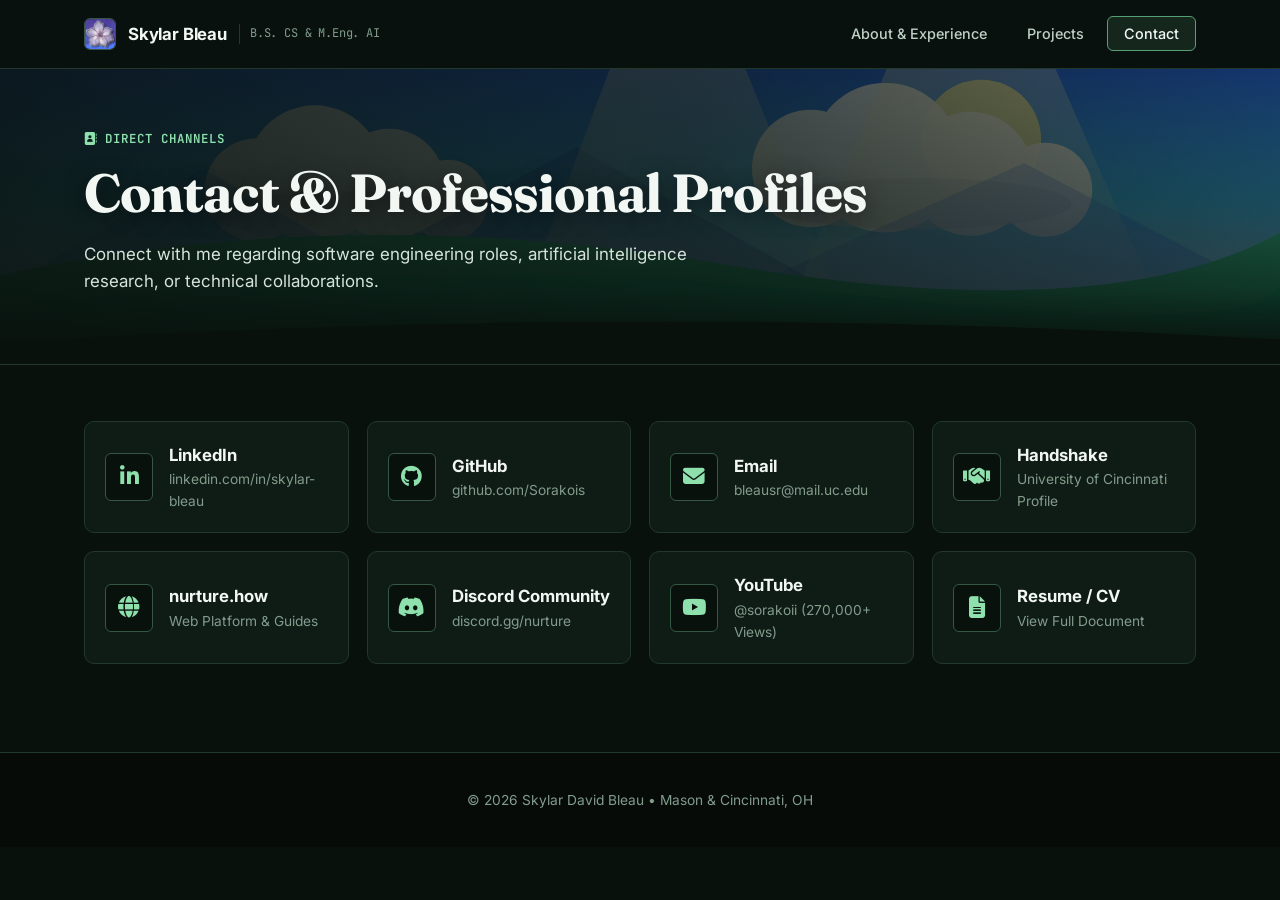
==== commit 2de7624b: "image fix" ====
--- a/contact.html
+++ b/contact.html
@@ -25,7 +25,8 @@
     </nav>
   </header>
 
-  <section class="meadow-banner subpage-banner">
+  <section class="meadow-banner" style="background-image: var(--scene-alpine-meadow); background-size: cover; background-position: center;">
+    <div class="meadow-scrim"></div>
     <div class="hero-inner" style="grid-template-columns: 1fr; padding: 56px 24px 68px;">
       <div>
         <span class="kicker"><i class="fa-solid fa-address-book"></i> Direct Channels</span>
@@ -35,9 +36,6 @@
         </p>
       </div>
     </div>
-    <svg class="pine-divider" viewBox="0 0 1440 48" fill="none" preserveAspectRatio="none" xmlns="http://www.w3.org/2000/svg">
-      <path d="M0 48L1440 48L1440 18C1280 38 1060 6 840 24C620 42 340 8 0 28L0 48Z" fill="#0a110d"/>
-    </svg>
   </section>
 
   <main class="container">
--- a/styles.css
+++ b/styles.css
@@ -1,33 +1,33 @@
 /* ==========================================================================
    SKYLAR BLEAU — SOFTWARE ENGINEERING PORTFOLIO
-   Alpine Meadow & Evergreen Architectural Theme | Zero-Lag GPU Animations
+   Anime-Esque Illustrated Meadow & Evergreen Theme | Zero-Lag GPU Engine
    ========================================================================== */
 
 @import url('https://fonts.googleapis.com/css2?family=Fraunces:opsz,wght@9..144,600;9..144,700&family=Inter:wght@400;500;600;700&family=JetBrains+Mono:wght@400;500;600&display=swap');
 
 :root {
-  /* Evergreen & Meadow Palette */
-  --bg-base: #0a110d;
-  --bg-surface: #101a14;
-  --bg-elevated: #16241c;
-  --bg-interactive: #1c2e24;
+  /* Evergreen & Cel-Shaded Meadow Palette */
+  --bg-base: #09110d;
+  --bg-surface: #0f1c15;
+  --bg-elevated: #15271d;
+  --bg-interactive: #1c3326;
 
   /* Borders & Dividers */
-  --border-subtle: #22352a;
-  --border-strong: #355442;
-  --border-accent: #528c69;
-
-  /* Natural Accents */
-  --meadow-green: #5fa87a;
-  --meadow-light: #8fd1a6;
-  --sunlit-sage: #cfe8d5;
-  --warm-amber: #d4a359;
-  --azalea-accent: #b39ddb;
+  --border-subtle: #21382b;
+  --border-strong: #345844;
+  --border-accent: #569e74;
+
+  /* Anime Sky & Meadow Accents */
+  --meadow-green: #58b37c;
+  --meadow-light: #8ee0ad;
+  --sunlit-sage: #d4f2de;
+  --sky-cyan: #7dd3fc;
+  --sun-gold: #fde68a;
 
   /* Typography */
-  --text-main: #f2f5f3;
-  --text-body: #b8c7be;
-  --text-muted: #7e9487;
+  --text-main: #f3f7f4;
+  --text-body: #bfd0c5;
+  --text-muted: #829c8c;
 
   /* Layout & Motion */
   --max-width: 1160px;
@@ -35,6 +35,19 @@
   --radius-md: 10px;
   --radius-lg: 14px;
   --ease-out: cubic-bezier(0.16, 1, 0.3, 1);
+
+  /* ========================================================================
+     ANIME-ESQUE ILLUSTRATED LANDSCAPE SCENES (Crisp 4K Vector Data URIs)
+     ======================================================================== */
+
+  /* Scene 1: Sunlit Alpine Meadow & Cumulus Sky (Education Card) */
+  --scene-alpine-meadow: url("data:image/svg+xml;utf8,<svg xmlns='http://www.w3.org/2000/svg' viewBox='0 0 1200 320' preserveAspectRatio='xMidYMid slice'><defs><linearGradient id='sky1' x1='0' y1='0' x2='0' y2='1'><stop offset='0%' stop-color='%231d4ed8'/><stop offset='45%' stop-color='%2338bdf8'/><stop offset='82%' stop-color='%23bae6fd'/><stop offset='100%' stop-color='%23fef3c7'/></linearGradient><linearGradient id='hill1' x1='0' y1='0' x2='0' y2='1'><stop offset='0%' stop-color='%2334d399'/><stop offset='100%' stop-color='%23065f46'/></linearGradient><linearGradient id='hill2' x1='0' y1='0' x2='0' y2='1'><stop offset='0%' stop-color='%2310b981'/><stop offset='100%' stop-color='%23064e3b'/></linearGradient><linearGradient id='ray' x1='0' y1='0' x2='0.3' y2='1'><stop offset='0%' stop-color='%23fef9c3' stop-opacity='0.45'/><stop offset='100%' stop-color='%23fef9c3' stop-opacity='0'/></linearGradient></defs><rect width='1200' height='320' fill='url(%23sky1)'/><circle cx='920' cy='88' r='56' fill='%23fef08a' opacity='0.85'/><g fill='%23ffffff' opacity='0.92'><circle cx='240' cy='135' r='48'/><circle cx='295' cy='120' r='64'/><circle cx='365' cy='130' r='52'/><circle cx='420' cy='145' r='38'/><circle cx='760' cy='115' r='55'/><circle cx='830' cy='105' r='70'/><circle cx='910' cy='120' r='58'/><circle cx='980' cy='135' r='44'/></g><g fill='%23cbd5e1' opacity='0.55'><ellipse cx='320' cy='158' rx='125' ry='22'/><ellipse cx='860' cy='148' rx='145' ry='24'/></g><polygon points='0,230 190,115 390,230' fill='%233b82f6' opacity='0.35'/><polygon points='280,235 540,95 790,235' fill='%231e40af' opacity='0.32'/><polygon points='680,235 960,110 1200,235' fill='%232563eb' opacity='0.3'/><polygon points='840,0 980,0 1120,320 710,320' fill='url(%23ray)'/><polygon points='580,0 690,0 820,320 460,320' fill='url(%23ray)'/><path d='M0,215 Q320,145 680,205 T1200,175 L1200,320 L0,320 Z' fill='url(%23hill1)'/><path d='M0,245 Q420,190 820,235 T1200,210 L1200,320 L0,320 Z' fill='url(%23hill2)'/><path d='M0,278 Q600,240 1200,275 L1200,320 L0,320 Z' fill='%2309110d'/></svg>");
+
+  /* Scene 2: Sunbeams Through Ancient Forest Shrine (nurture.how Card) */
+  --scene-forest-sunbeams: url("data:image/svg+xml;utf8,<svg xmlns='http://www.w3.org/2000/svg' viewBox='0 0 900 280' preserveAspectRatio='xMidYMid slice'><defs><linearGradient id='fsky' x1='0' y1='0' x2='1' y2='1'><stop offset='0%' stop-color='%23064e3b'/><stop offset='50%' stop-color='%230d9488'/><stop offset='100%' stop-color='%23a7f3d0'/></linearGradient><linearGradient id='beam' x1='0' y1='0' x2='0.4' y2='1'><stop offset='0%' stop-color='%23fde68a' stop-opacity='0.5'/><stop offset='100%' stop-color='%236ee7b7' stop-opacity='0'/></linearGradient></defs><rect width='900' height='280' fill='url(%23fsky)'/><polygon points='120,0 240,0 440,280 260,280' fill='url(%23beam)'/><polygon points='380,0 520,0 720,280 510,280' fill='url(%23beam)'/><polygon points='640,0 740,0 900,280 760,280' fill='url(%23beam)'/><g fill='%23065f46' opacity='0.75'><polygon points='80,25 30,190 130,190'/><polygon points='210,45 155,210 265,210'/><polygon points='720,30 660,200 780,200'/><polygon points='830,50 775,215 885,215'/></g><path d='M0,185 Q240,135 510,180 T900,155 L900,280 L0,280 Z' fill='%23047857'/><path d='M0,220 Q360,175 680,215 T900,200 L900,280 L0,280 Z' fill='%23064e3b'/><g fill='%23fde047' opacity='0.85'><circle cx='220' cy='210' r='3'/><circle cx='340' cy='195' r='2.5'/><circle cx='490' cy='225' r='3.5'/><circle cx='610' cy='180' r='2.5'/><circle cx='740' cy='205' r='3'/></g><path d='M0,250 Q450,225 900,255 L900,280 L0,280 Z' fill='%2309110d'/></svg>");
+
+  /* Scene 3: Twilight Starlit Azalea Blossom Meadow (Azalea Card) */
+  --scene-twilight-meadow: url("data:image/svg+xml;utf8,<svg xmlns='http://www.w3.org/2000/svg' viewBox='0 0 900 280' preserveAspectRatio='xMidYMid slice'><defs><linearGradient id='tsky' x1='0' y1='0' x2='0' y2='1'><stop offset='0%' stop-color='%231e1b4b'/><stop offset='50%' stop-color='%233b0764'/><stop offset='85%' stop-color='%237e22ce'/><stop offset='100%' stop-color='%23f0abfc'/></linearGradient><linearGradient id='thill' x1='0' y1='0' x2='0' y2='1'><stop offset='0%' stop-color='%2334d399'/><stop offset='100%' stop-color='%23064e3b'/></linearGradient></defs><rect width='900' height='280' fill='url(%23tsky)'/><circle cx='730' cy='72' r='36' fill='%23fef9c3' opacity='0.92'/><circle cx='744' cy='64' r='30' fill='%232e1065'/><g fill='%23ffffff' opacity='0.8'><circle cx='140' cy='50' r='2'/><circle cx='280' cy='35' r='1.5'/><circle cx='420' cy='68' r='2.2'/><circle cx='560' cy='42' r='1.8'/><circle cx='820' cy='95' r='2'/></g><g fill='%23e9d5ff' opacity='0.35'><ellipse cx='260' cy='130' rx='130' ry='22'/><ellipse cx='640' cy='140' rx='150' ry='20'/></g><path d='M0,185 Q260,130 540,185 T900,155 L900,280 L0,280 Z' fill='%23115e59' opacity='0.85'/><path d='M0,215 Q380,175 720,218 T900,195 L900,280 L0,280 Z' fill='url(%23thill)'/><g fill='%23f472b6' opacity='0.9'><circle cx='180' cy='225' r='3.5'/><circle cx='290' cy='215' r='3'/><circle cx='460' cy='230' r='4'/><circle cx='630' cy='218' r='3'/><circle cx='780' cy='228' r='3.5'/></g><path d='M0,250 Q450,225 900,255 L900,280 L0,280 Z' fill='%2309110d'/></svg>");
 }
 
 *, *::before, *::after {
@@ -79,7 +92,7 @@
   position: sticky;
   top: 0;
   z-index: 100;
-  background-color: rgba(10, 17, 13, 0.94);
+  background-color: rgba(9, 17, 13, 0.95);
   border-bottom: 1px solid var(--border-subtle);
 }
 
@@ -149,31 +162,56 @@
 }
 
 /* ==========================================================================
-   MEADOW & PINE HERO BANNER
+   ANIME-ESQUE PAINTED MEADOW & PINE HERO BANNER
    ========================================================================== */
 .meadow-banner {
   position: relative;
   overflow: hidden;
   border-bottom: 1px solid var(--border-subtle);
-  background-color: var(--bg-surface);
-  background-image:
-    linear-gradient(180deg, rgba(10, 17, 13, 0.72) 0%, rgba(10, 17, 13, 0.88) 70%, #0a110d 100%),
-    url('https://images.unsplash.com/photo-1448375240586-882707db888b?auto=format&fit=crop&w=1800&q=80');
-  background-size: cover;
-  background-position: center 40%;
-}
-
-.meadow-banner.subpage-banner {
-  background-image:
-    linear-gradient(180deg, rgba(10, 17, 13, 0.75) 0%, rgba(10, 17, 13, 0.95) 100%),
-    url('https://images.unsplash.com/photo-1500382017468-9049fed747ef?auto=format&fit=crop&w=1800&q=80');
-  background-position: center 55%;
+  background-color: #0d2118;
+}
+
+.anime-backdrop-svg {
+  position: absolute;
+  inset: 0;
+  width: 100%;
+  height: 100%;
+  object-fit: cover;
+  pointer-events: none;
+  z-index: 0;
+}
+
+/* Gentle GPU-Composited Cloud Drift (Zero CPU/Repaint Overhead) */
+.cloud-drift-slow {
+  will-change: transform;
+  animation: driftClouds 26s ease-in-out infinite alternate;
+}
+
+.cloud-drift-fast {
+  will-change: transform;
+  animation: driftClouds 18s ease-in-out infinite alternate-reverse;
+}
+
+@keyframes driftClouds {
+  0% { transform: translate3d(-18px, 0, 0); }
+  100% { transform: translate3d(18px, 0, 0); }
+}
+
+/* Readability Scrim Over Illustrated Landscape */
+.meadow-scrim {
+  position: absolute;
+  inset: 0;
+  background:
+    linear-gradient(90deg, rgba(9, 17, 13, 0.88) 0%, rgba(9, 17, 13, 0.68) 55%, rgba(9, 17, 13, 0.38) 100%),
+    linear-gradient(180deg, rgba(9, 17, 13, 0.25) 0%, rgba(9, 17, 13, 0.6) 75%, #09110d 100%);
+  pointer-events: none;
+  z-index: 1;
 }
 
 .hero-inner {
   max-width: var(--max-width);
   margin: 0 auto;
-  padding: 72px 24px 84px;
+  padding: 76px 24px 88px;
   display: grid;
   grid-template-columns: 1fr 280px;
   gap: 48px;
@@ -188,7 +226,7 @@
   gap: 8px;
   font-family: 'JetBrains Mono', monospace;
   font-size: 0.78rem;
-  font-weight: 500;
+  font-weight: 600;
   text-transform: uppercase;
   letter-spacing: 0.08em;
   color: var(--meadow-light);
@@ -203,17 +241,18 @@
   letter-spacing: -0.02em;
   color: var(--text-main);
   margin-bottom: 18px;
+  text-shadow: 0 4px 20px rgba(0, 0, 0, 0.5);
 }
 
 .hero-lead {
-  font-size: 1.08rem;
-  color: var(--text-body);
+  font-size: 1.06rem;
+  color: #d6e4dc;
   max-width: 660px;
   margin-bottom: 28px;
 }
 
 .hero-lead strong {
-  color: var(--text-main);
+  color: #ffffff;
   font-weight: 600;
 }
 
@@ -229,7 +268,7 @@
   align-items: center;
   gap: 8px;
   padding: 6px 12px;
-  background-color: rgba(16, 26, 20, 0.9);
+  background-color: rgba(15, 28, 21, 0.92);
   border: 1px solid var(--border-strong);
   border-radius: var(--radius-sm);
   font-size: 0.84rem;
@@ -265,7 +304,7 @@
 
 .btn-primary {
   background-color: var(--meadow-green);
-  color: #06100a;
+  color: #051009;
   border: 1px solid var(--meadow-light);
 }
 
@@ -274,7 +313,7 @@
 }
 
 .btn-outline {
-  background-color: rgba(16, 26, 20, 0.85);
+  background-color: rgba(15, 28, 21, 0.9);
   color: var(--text-main);
   border: 1px solid var(--border-strong);
 }
@@ -286,11 +325,11 @@
 
 /* Portrait Card */
 .portrait-card {
-  background-color: var(--bg-surface);
+  background-color: rgba(15, 28, 21, 0.95);
   border: 1px solid var(--border-strong);
   border-radius: var(--radius-lg);
   padding: 12px;
-  box-shadow: 0 20px 40px rgba(0, 0, 0, 0.5);
+  box-shadow: 0 20px 44px rgba(0, 0, 0, 0.55);
 }
 
 .portrait-card img {
@@ -307,19 +346,8 @@
   align-items: center;
   font-family: 'JetBrains Mono', monospace;
   font-size: 0.76rem;
-  color: var(--text-body);
+  color: var(--sunlit-sage);
   padding: 0 4px;
-}
-
-/* SVG Pine & Meadow Horizon Divider */
-.pine-divider {
-  position: absolute;
-  bottom: -1px;
-  left: 0;
-  width: 100%;
-  height: 48px;
-  pointer-events: none;
-  z-index: 1;
 }
 
 /* ==========================================================================
@@ -364,7 +392,7 @@
 }
 
 /* ==========================================================================
-   ARCHITECTURAL CARDS & NATURE PHOTOGRAPHY BANNERS
+   ARCHITECTURAL CARDS & ANIME LANDSCAPE BANNERS
    ========================================================================== */
 .grid-2 {
   display: grid;
@@ -393,20 +421,22 @@
 }
 
 .card-photo-banner {
-  height: 150px;
+  height: 165px;
   margin: -28px -28px 22px -28px;
   border-radius: var(--radius-md) var(--radius-md) 0 0;
+  background-image: var(--scene-alpine-meadow);
   background-size: cover;
-  background-position: center;
+  background-position: center bottom;
   border-bottom: 1px solid var(--border-subtle);
   position: relative;
 }
 
-.card-photo-banner::after {
-  content: '';
-  position: absolute;
-  inset: 0;
-  background: linear-gradient(180deg, rgba(16, 26, 20, 0.2) 0%, rgba(16, 26, 20, 0.85) 100%);
+.card-photo-banner.forest-scene {
+  background-image: var(--scene-forest-sunbeams);
+}
+
+.card-photo-banner.twilight-scene {
+  background-image: var(--scene-twilight-meadow);
 }
 
 /* Education Split Layout */
@@ -472,7 +502,7 @@
 .exp-date {
   font-family: 'JetBrains Mono', monospace;
   font-size: 0.8rem;
-  color: var(--text-muted);
+  color: var(--sunlit-sage);
   background-color: var(--bg-base);
   border: 1px solid var(--border-subtle);
   padding: 4px 10px;
@@ -559,7 +589,7 @@
 }
 
 /* ==========================================================================
-   AZALEA INTERACTIVE COMMAND SANDBOX (FIXED & HARDENED)
+   AZALEA INTERACTIVE COMMAND SANDBOX
    ========================================================================== */
 .sandbox-wrapper {
   background-color: var(--bg-surface);
@@ -617,7 +647,7 @@
 }
 
 .sandbox-sidebar {
-  background-color: #0d1611;
+  background-color: #0b140f;
   border-right: 1px solid var(--border-subtle);
   padding: 16px;
   display: flex;
@@ -890,7 +920,7 @@
 }
 
 /* ==========================================================================
-   GPU-ONLY SCROLL REVEAL & BREEZE ANIMATIONS
+   GPU-ONLY SCROLL REVEAL
    ========================================================================== */
 .reveal {
   opacity: 0;
@@ -903,22 +933,12 @@
   transform: translate3d(0, 0, 0);
 }
 
-.sway-tree {
-  transform-origin: bottom center;
-  animation: gentleSway 7s ease-in-out infinite alternate;
-}
-
-@keyframes gentleSway {
-  0% { transform: rotate(-1.2deg); }
-  100% { transform: rotate(1.2deg); }
-}
-
 /* ==========================================================================
    FOOTER
    ========================================================================== */
 .site-footer {
   border-top: 1px solid var(--border-subtle);
-  background-color: #070d0a;
+  background-color: #060b08;
   padding: 36px 24px;
   text-align: center;
   font-size: 0.86rem;
